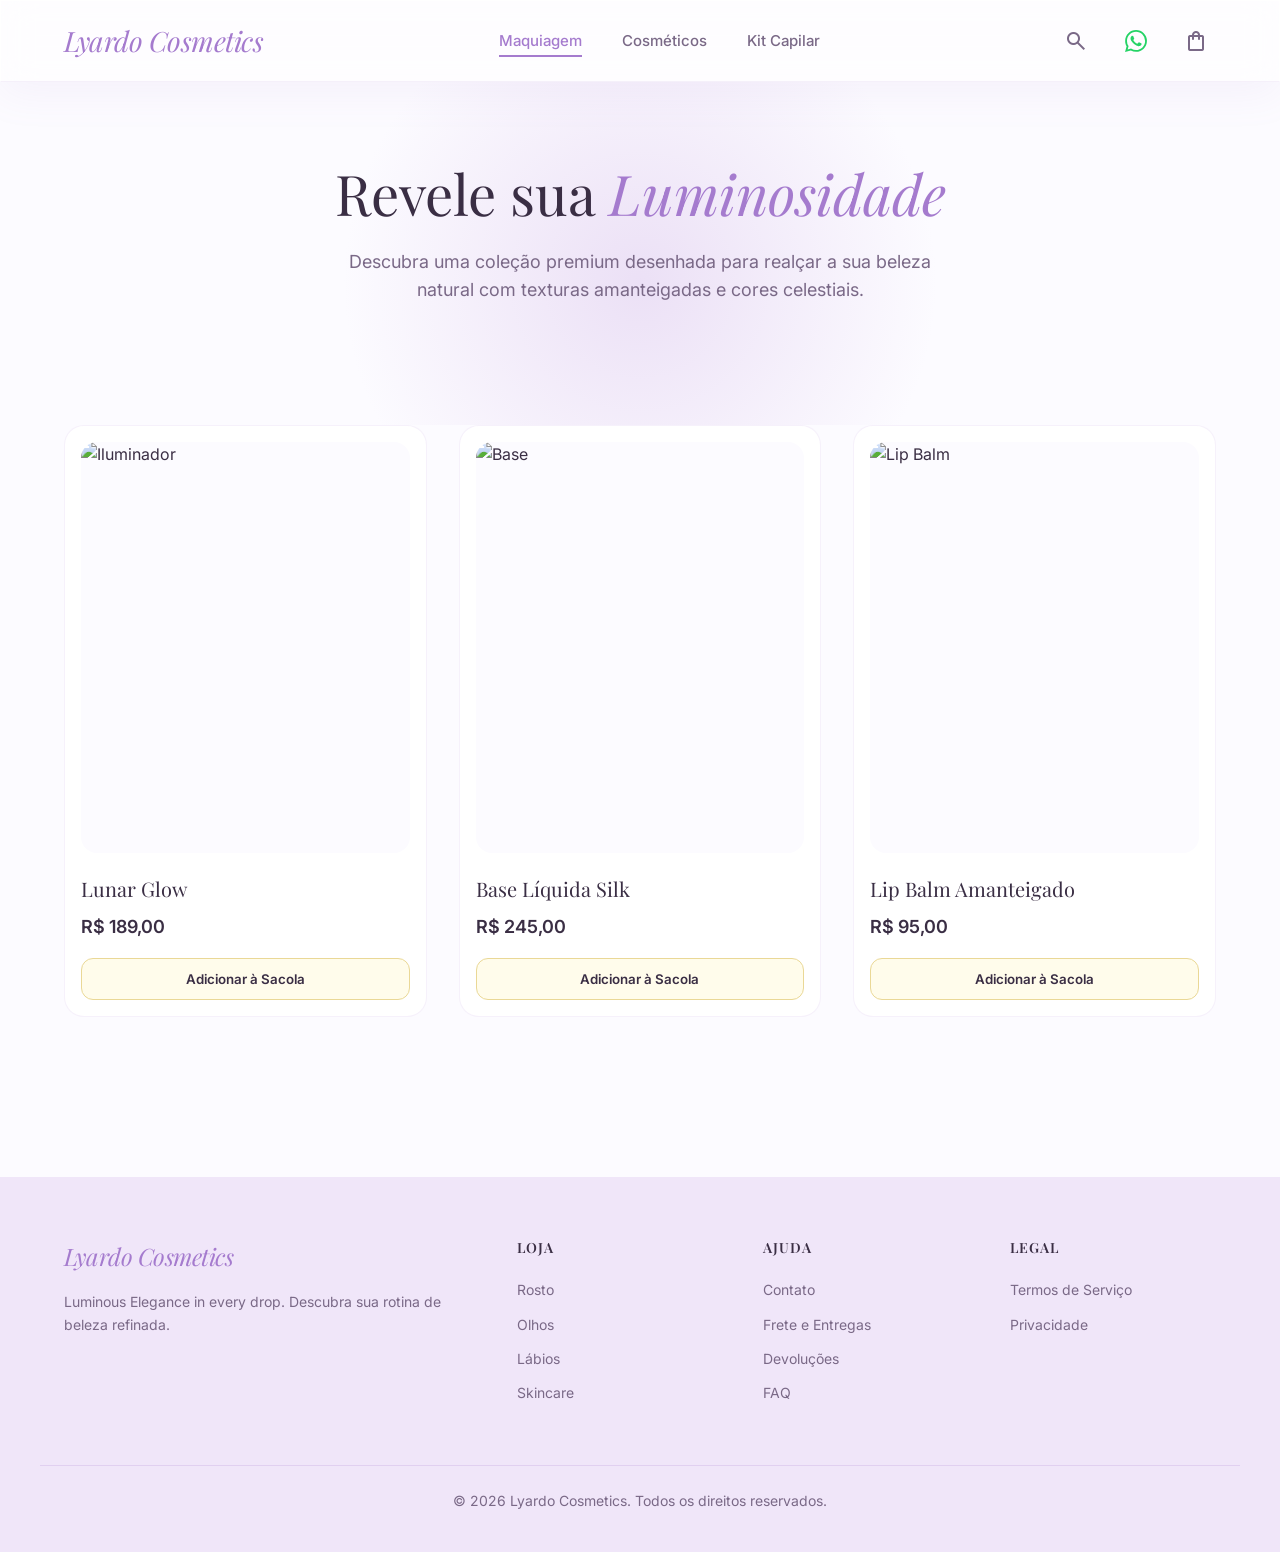
==== index.html @ eb47b5e4 "Add files via upload" ====
<!DOCTYPE html>
<html lang="pt-BR">
<head>
    <meta charset="utf-8">
    <meta name="viewport" content="width=device-width, initial-scale=1.0">
    <title>Lyardo Cosmetics - Luminous Beauty</title>
    
    <!-- Icons -->
    <link href="https://fonts.googleapis.com/css2?family=Material+Symbols+Outlined:wght,FILL@100..700,0..1&display=swap" rel="stylesheet">
    
    <!-- CSS -->
    <link rel="stylesheet" href="assets/css/style.css">
    <link rel="stylesheet" href="assets/css/index.css">
</head>
<body>

    <!-- Header -->
    <header class="header glass">
        <div class="container header-inner">
            <a href="index.html" class="logo">Lyardo Cosmetics</a>
            <nav class="nav-links">
                <a href="index.html" class="nav-link active">Maquiagem</a>
                <a href="cosmeticos.html" class="nav-link">Cosméticos</a>
                <a href="kit-capilar.html" class="nav-link">Kit Capilar</a>
            </nav>
            <div class="header-actions">
                <button class="icon-btn"><span class="material-symbols-outlined">search</span></button>
                <a href="https://wa.me/5500000000000" target="_blank" rel="noopener noreferrer" title="Suporte via WhatsApp" class="icon-btn whatsapp-btn">
                    <svg xmlns="http://www.w3.org/2000/svg" viewBox="0 0 24 24" width="22" height="22" fill="currentColor"><path d="M17.472 14.382c-.297-.149-1.758-.867-2.03-.967-.273-.099-.471-.148-.67.15-.197.297-.767.966-.94 1.164-.173.199-.347.223-.644.075-.297-.15-1.255-.463-2.39-1.475-.883-.788-1.48-1.761-1.653-2.059-.173-.297-.018-.458.13-.606.134-.133.298-.347.446-.52.149-.174.198-.298.298-.497.099-.198.05-.371-.025-.52-.075-.149-.669-1.612-.916-2.207-.242-.579-.487-.5-.669-.51-.173-.008-.371-.01-.57-.01-.198 0-.52.074-.792.372-.272.297-1.04 1.016-1.04 2.479 0 1.462 1.065 2.875 1.213 3.074.149.198 2.096 3.2 5.077 4.487.709.306 1.262.489 1.694.625.712.227 1.36.195 1.871.118.571-.085 1.758-.719 2.006-1.413.248-.694.248-1.289.173-1.413-.074-.124-.272-.198-.57-.347m-5.421 7.403h-.004a9.87 9.87 0 01-5.031-1.378l-.361-.214-3.741.982.998-3.648-.235-.374a9.86 9.86 0 01-1.51-5.26c.001-5.45 4.436-9.884 9.888-9.884 2.64 0 5.122 1.03 6.988 2.898a9.825 9.825 0 012.893 6.994c-.003 5.45-4.437 9.884-9.885 9.884m8.413-18.297A11.815 11.815 0 0012.05 0C5.495 0 .16 5.335.157 11.892c0 2.096.547 4.142 1.588 5.945L.057 24l6.305-1.654a11.882 11.882 0 005.683 1.448h.005c6.554 0 11.89-5.335 11.893-11.893a11.821 11.821 0 00-3.48-8.413z"/></svg>
                </a>
                <a href="cart.html" class="cart-wrapper icon-btn">
                    <span class="material-symbols-outlined">shopping_bag</span>
                    <span class="cart-badge" id="cart-count">0</span>
                </a>
            </div>
        </div>
    </header>

    <main class="container">
        <!-- Hero -->
        <section class="hero">
            <div class="hero-bg-glow"></div>
            <h1 class="hero-title">Revele sua <span>Luminosidade</span></h1>
            <p class="hero-subtitle">Descubra uma coleção premium desenhada para realçar a sua beleza natural com texturas amanteigadas e cores celestiais.</p>
        </section>

        <!-- Layout -->
        <div class="home-layout">
            <!-- Sidebar -->
            <aside class="sidebar">
                <div class="filter-card glass">
                    <h2 class="filter-title">Categorias</h2>
                    <ul class="filter-list">
                        <li>
                            <label class="checkbox-label">
                                <input type="checkbox" checked class="custom-checkbox">
                                <span>Rosto</span>
                            </label>
                        </li>
                        <li>
                            <label class="checkbox-label">
                                <input type="checkbox" class="custom-checkbox">
                                <span>Lábios</span>
                            </label>
                        </li>
                        <li>
                            <label class="checkbox-label">
                                <input type="checkbox" class="custom-checkbox">
                                <span>Corpo</span>
                            </label>
                        </li>
                    </ul>
                </div>
            </aside>

            <!-- Grid -->
            <div class="product-grid">
                

                <!-- Prod 1 -->
                <div class="product-card" data-id="p1" data-name="Lunar Glow Iluminador" data-price="189.00" data-img="https://lh3.googleusercontent.com/aida-public/[base64]">
                    <div class="product-image-wrap">
                        <div class="product-badge"><span class="badge badge-yellow">Bestseller</span></div>
                        <button class="fav-btn"><span class="material-symbols-outlined" style="font-variation-settings: 'FILL' 0;">favorite</span></button>
                        <a href="product.html" style="display:block;width:100%;height:100%;position:absolute;top:0;left:0;z-index:1;">
                            <img src="https://lh3.googleusercontent.com/aida-public/[base64]" alt="Iluminador" style="width:100%;height:100%;object-fit:cover;">
                        </a>
                    </div>
                    <div class="product-info">
                        <span class="product-category">Rosto</span>
                        <a href="product.html" style="text-decoration:none;"><h3 class="product-name serif">Lunar Glow</h3></a>
                        <span class="product-price">R$ 189,00</span>
                        <button class="add-btn add-to-cart-quick">Adicionar à Sacola</button>
                    </div>
                </div>

                <!-- Prod 2 -->
                <div class="product-card" data-id="p2" data-name="Base Líquida Silk" data-price="245.00" data-img="https://lh3.googleusercontent.com/aida-public/[base64]">
                    <div class="product-image-wrap">
                        <button class="fav-btn"><span class="material-symbols-outlined" style="font-variation-settings: 'FILL' 0;">favorite</span></button>
                        <a href="product.html" style="display:block;width:100%;height:100%;position:absolute;top:0;left:0;z-index:1;">
                            <img src="https://lh3.googleusercontent.com/aida-public/[base64]" alt="Base" style="width:100%;height:100%;object-fit:cover;">
                        </a>
                    </div>
                    <div class="product-info">
                        <span class="product-category">Rosto</span>
                        <a href="product.html" style="text-decoration:none;"><h3 class="product-name serif">Base Líquida Silk</h3></a>
                        <span class="product-price">R$ 245,00</span>
                        <button class="add-btn add-to-cart-quick">Adicionar à Sacola</button>
                    </div>
                </div>

                <!-- Prod 3 -->
                <div class="product-card" data-id="p3" data-name="Lip Balm Amanteigado" data-price="95.00" data-img="https://lh3.googleusercontent.com/aida-public/[base64]">
                    <div class="product-image-wrap">
                        <div class="product-badge"><span class="badge badge-pink">Novo</span></div>
                        <button class="fav-btn active"><span class="material-symbols-outlined" style="font-variation-settings: 'FILL' 1; color: var(--c-pink-dark);">favorite</span></button>
                        <a href="product.html" style="display:block;width:100%;height:100%;position:absolute;top:0;left:0;z-index:1;">
                            <img src="https://lh3.googleusercontent.com/aida-public/[base64]" alt="Lip Balm" style="width:100%;height:100%;object-fit:cover;">
                        </a>
                    </div>
                    <div class="product-info">
                        <span class="product-category">Lábios</span>
                        <a href="product.html" style="text-decoration:none;"><h3 class="product-name serif">Lip Balm Amanteigado</h3></a>
                        <span class="product-price">R$ 95,00</span>
                        <button class="add-btn add-to-cart-quick">Adicionar à Sacola</button>
                    </div>
                </div>

            </div>
        </div>
    </main>

    <!-- Footer -->
    <footer class="footer">
        <div class="container footer-grid">
            <div class="footer-brand">
                <h3 class="logo">Lyardo Cosmetics</h3>
                <p>Luminous Elegance in every drop. Descubra sua rotina de beleza refinada.</p>
            </div>
            <div class="footer-col">
                <h4>Loja</h4>
                <div class="footer-links">
                    <a href="#">Rosto</a>
                    <a href="#">Olhos</a>
                    <a href="#">Lábios</a>
                    <a href="#">Skincare</a>
                </div>
            </div>
            <div class="footer-col">
                <h4>Ajuda</h4>
                <div class="footer-links">
                    <a href="#">Contato</a>
                    <a href="#">Frete e Entregas</a>
                    <a href="#">Devoluções</a>
                    <a href="#">FAQ</a>
                </div>
            </div>
            <div class="footer-col">
                <h4>Legal</h4>
                <div class="footer-links">
                    <a href="#">Termos de Serviço</a>
                    <a href="#">Privacidade</a>
                </div>
            </div>
        </div>
        <div class="container footer-bottom">
            &copy; 2026 Lyardo Cosmetics. Todos os direitos reservados.
        </div>
    </footer>

    <!-- Toast Container -->
    <div class="toast-container" id="toast-container"></div>

    <!-- Scripts -->
    <script src="assets/js/cart-store.js"></script>
    <script src="assets/js/script.js"></script>
</body>
</html>
---- assets/css/style.css ----
@import url('https://fonts.googleapis.com/css2?family=Inter:wght@300;400;500;600&family=Playfair+Display:ital,wght@0,400;0,600;1,400;1,600&display=swap');

:root {
    /* Color Palette */
    --c-white: #ffffff;
    --c-bg: #FCFBFF; /* Very slight purple tint for white background */
    --c-text-main: #3A2E44; /* Dark purple/gray for text */
    --c-text-muted: #7A6987;
    
    /* Roxo Pastel (Pastel Purple) */
    --c-purple-light: #F0E6F9;
    --c-purple: #D3B8E8;
    --c-purple-dark: #A57BCE;
    
    /* Amarelo Pastel Amanteigado (Buttery Pastel Yellow) */
    --c-yellow-light: #FFFCEB;
    --c-yellow: #FFF5CC;
    --c-yellow-dark: #EAD896;

    /* Rosa Pastel (Pastel Pink) */
    --c-pink-light: #FFE6EE;
    --c-pink: #FCD2DF;
    --c-pink-dark: #DF9EAE;

    /* Typography */
    --font-sans: 'Inter', sans-serif;
    --font-serif: 'Playfair Display', serif;

    /* Spacing & Sizes */
    --container: 1200px;
    --px: 24px;
    --py: 48px;
    
    /* Shadows */
    --shadow-soft: 0 12px 40px rgba(165, 123, 206, 0.08);
    --shadow-hover: 0 20px 50px rgba(165, 123, 206, 0.15);
}

/* Reset */
*, *::before, *::after {
    box-sizing: border-box;
    margin: 0;
    padding: 0;
}

html {
    overflow-x: hidden;
}

body {
    font-family: var(--font-sans);
    color: var(--c-text-main);
    background-color: var(--c-bg);
    line-height: 1.6;
    -webkit-font-smoothing: antialiased;
    min-height: 100vh;
    display: flex;
    flex-direction: column;
}

::selection {
    background-color: var(--c-purple);
    color: var(--c-white);
}

a {
    text-decoration: none;
    color: inherit;
    transition: all 0.3s ease;
}

button {
    border: none;
    background: none;
    font-family: inherit;
    cursor: pointer;
    outline: none;
}

ul {
    list-style: none;
}

/* Typography Classes */
h1, h2, h3, h4, .serif {
    font-family: var(--font-serif);
    font-weight: 400;
}

/* Layout Utilities */
.container {
    width: 100%;
    max-width: var(--container);
    margin: 0 auto;
    padding: 0 var(--px);
}

/* Glassmorphism */
.glass {
    background: rgba(255, 255, 255, 0.6);
    backdrop-filter: blur(16px);
    -webkit-backdrop-filter: blur(16px);
    border: 1px solid rgba(255, 255, 255, 0.8);
    box-shadow: var(--shadow-soft);
}

/* Header */
.header {
    position: relative;
    border-bottom: 1px solid rgba(211, 184, 232, 0.2);
    pointer-events: auto;
}

.header-inner {
    display: flex;
    justify-content: space-between;
    align-items: center;
    height: 80px;
}

.logo {
    font-family: var(--font-serif);
    font-size: 28px;
    font-style: italic;
    color: var(--c-purple-dark);
    letter-spacing: -0.5px;
}

.nav-links {
    display: flex;
    gap: 40px;
}

.mobile-menu-btn {
    display: none !important;
}

@media (max-width: 768px) {
    .nav-links {
        position: fixed;
        top: 80px; /* Header height */
        left: -100%;
        width: 100%;
        height: calc(100vh - 80px);
        background: var(--c-white);
        flex-direction: column;
        align-items: center;
        justify-content: center;
        gap: 30px;
        transition: left 0.3s ease;
        z-index: 99;
        box-shadow: var(--shadow-soft);
    }
    
    .nav-links.active {
        left: 0;
    }

    .nav-link {
        font-size: 24px;
    }

    .mobile-menu-btn {
        display: inline-flex !important;
    }
}

.nav-link {
    font-size: 15px;
    font-weight: 500;
    color: var(--c-text-muted);
    position: relative;
}

.nav-link:hover, .nav-link.active {
    color: var(--c-purple-dark);
}

.nav-link::after {
    content: '';
    position: absolute;
    bottom: -4px;
    left: 0;
    width: 0;
    height: 2px;
    background-color: var(--c-purple-dark);
    transition: width 0.3s ease;
}

.nav-link.active::after, .nav-link:hover::after {
    width: 100%;
}

.header-actions {
    display: flex;
    align-items: center;
    gap: 20px;
    position: relative;
    z-index: 10;
}

.icon-btn {
    color: var(--c-text-muted);
    transition: transform 0.2s, color 0.3s;
    display: inline-flex;
    align-items: center;
    justify-content: center;
    width: 40px;
    height: 40px;
    border-radius: 50%;
    text-decoration: none;
    cursor: pointer;
    position: relative;
    z-index: 10;
}

.icon-btn:hover {
    color: var(--c-purple-dark);
    background-color: var(--c-purple-light);
    transform: translateY(-2px);
}

.whatsapp-btn {
    color: #25D366;
}

.whatsapp-btn:hover {
    color: #fff !important;
    background-color: #25D366 !important;
    transform: translateY(-2px);
}

.cart-wrapper {
    position: relative;
    display: inline-flex;
    align-items: center;
    justify-content: center;
    text-decoration: none;
    cursor: pointer;
}

.cart-badge {
    position: absolute;
    top: 0;
    right: 0;
    background-color: var(--c-pink-dark);
    color: var(--c-white);
    font-size: 10px;
    font-weight: 600;
    height: 16px;
    width: 16px;
    border-radius: 50%;
    display: flex;
    align-items: center;
    justify-content: center;
    border: 2px solid var(--c-white);
    transform: translate(25%, -25%);
    transition: transform 0.3s cubic-bezier(0.175, 0.885, 0.32, 1.275);
}

.cart-badge.pop {
    transform: translate(25%, -25%) scale(1.3);
}

/* Footer */
.footer {
    background-color: var(--c-purple-light);
    margin-top: 80px;
    padding: 60px 0 40px;
}

.footer-grid {
    display: grid;
    grid-template-columns: 1fr;
    gap: 40px;
}

@media (min-width: 768px) {
    .footer-grid {
        grid-template-columns: 2fr 1fr 1fr 1fr;
    }
}

.footer-brand h3 {
    font-size: 24px;
    font-style: italic;
    color: var(--c-purple-dark);
    margin-bottom: 16px;
}

.footer-brand p {
    color: var(--c-text-muted);
    font-size: 14px;
}

.footer-col h4 {
    font-weight: 600;
    font-size: 14px;
    text-transform: uppercase;
    letter-spacing: 1px;
    margin-bottom: 20px;
    color: var(--c-text-main);
}

.footer-links {
    display: flex;
    flex-direction: column;
    gap: 12px;
}

.footer-links a {
    color: var(--c-text-muted);
    font-size: 14px;
}

.footer-links a:hover {
    color: var(--c-purple-dark);
}

.footer-bottom {
    margin-top: 60px;
    padding-top: 24px;
    border-top: 1px solid rgba(165, 123, 206, 0.2);
    text-align: center;
    font-size: 14px;
    color: var(--c-text-muted);
}

/* Toast Notification */
.toast-container {
    position: fixed;
    bottom: 24px;
    right: 24px;
    display: flex;
    flex-direction: column;
    gap: 12px;
    z-index: 1000;
}

.toast {
    background: var(--c-white);
    border-left: 4px solid var(--c-purple-dark);
    padding: 16px 24px;
    border-radius: 8px;
    box-shadow: 0 10px 30px rgba(0,0,0,0.08);
    display: flex;
    align-items: center;
    gap: 12px;
    transform: translateX(120%);
    opacity: 0;
    transition: all 0.4s cubic-bezier(0.175, 0.885, 0.32, 1.275);
}

.toast.show {
    transform: translateX(0);
    opacity: 1;
}

.toast-icon {
    color: var(--c-purple-dark);
}

.toast-text {
    font-size: 14px;
    font-weight: 500;
    color: var(--c-text-main);
}

/* Main Content Flex */
main {
    flex: 1;
}

/* Shared Badges */
.badge {
    padding: 6px 12px;
    border-radius: 20px;
    font-size: 11px;
    font-weight: 600;
    text-transform: uppercase;
    letter-spacing: 1px;
}

.badge-yellow {
    background-color: var(--c-yellow);
    color: #A38B29;
}

.badge-pink {
    background-color: var(--c-pink);
    color: #A05268;
}

.badge-purple {
    background-color: var(--c-purple);
    color: var(--c-white);
}

/* Primary Button */
.btn-primary {
    background-color: var(--c-purple-dark);
    color: var(--c-white);
    padding: 14px 28px;
    border-radius: 30px;
    font-weight: 500;
    font-size: 15px;
    transition: all 0.3s ease;
    display: inline-flex;
    align-items: center;
    justify-content: center;
    gap: 8px;
    box-shadow: 0 4px 15px rgba(165, 123, 206, 0.3);
}

.btn-primary:hover {
    background-color: var(--c-text-main);
    transform: translateY(-2px);
    box-shadow: 0 8px 25px rgba(165, 123, 206, 0.4);
}

/* Search Modal Overlay */
.search-overlay {
    position: fixed;
    top: 0; left: 0; width: 100%; height: 100%;
    background: rgba(255, 255, 255, 0.9);
    backdrop-filter: blur(10px);
    -webkit-backdrop-filter: blur(10px);
    z-index: 9999;
    display: flex;
    flex-direction: column;
    align-items: center;
    padding-top: 100px;
    opacity: 0;
    pointer-events: none;
    transition: all 0.3s ease;
}

.search-overlay.active {
    opacity: 1;
    pointer-events: auto;
}

.search-close {
    position: absolute;
    top: 30px;
    right: 30px;
    background: none;
    border: none;
    font-size: 32px;
    color: var(--c-purple-dark);
    cursor: pointer;
}

.search-container {
    width: 90%;
    max-width: 600px;
    position: relative;
}

.search-input {
    width: 100%;
    padding: 20px 60px 20px 20px;
    font-size: 24px;
    border: none;
    border-bottom: 2px solid var(--c-purple-light);
    background: transparent;
    color: var(--c-text-main);
    outline: none;
    font-family: var(--font-serif);
}

.search-input:focus {
    border-bottom-color: var(--c-purple-dark);
}

.search-icon-inside {
    position: absolute;
    right: 15px;
    top: 25px;
    color: var(--c-purple-light);
    font-size: 32px;
}

.search-results {
    margin-top: 30px;
    max-height: 60vh;
    overflow-y: auto;
    width: 100%;
    display: flex;
    flex-direction: column;
    gap: 15px;
}

.search-result-item {
    display: flex;
    align-items: center;
    gap: 20px;
    padding: 15px;
    background: var(--c-white);
    border-radius: 12px;
    text-decoration: none;
    color: var(--c-text-main);
    box-shadow: 0 4px 15px rgba(211, 184, 232, 0.1);
    transition: transform 0.2s, box-shadow 0.2s;
    border: 1px solid rgba(211, 184, 232, 0.2);
}

.search-result-item:hover {
    transform: translateY(-3px);
    box-shadow: 0 8px 25px rgba(211, 184, 232, 0.2);
    border-color: var(--c-purple);
}

.search-result-item img {
    width: 60px;
    height: 60px;
    border-radius: 8px;
    object-fit: cover;
}

.search-result-info h4 {
    font-size: 18px;
    margin-bottom: 4px;
    font-family: var(--font-serif);
}

.search-result-info span {
    font-size: 16px;
    font-weight: 600;
    color: var(--c-purple-dark);
}
---- assets/css/index.css ----
/* Home Page Styles */

/* Hero Section */
.hero {
    padding: 80px 0;
    text-align: center;
    position: relative;
    overflow: hidden;
}

.hero-bg-glow {
    position: absolute;
    width: 600px;
    height: 600px;
    background: radial-gradient(circle, rgba(211, 184, 232, 0.4) 0%, rgba(255, 255, 255, 0) 70%);
    top: -100px;
    left: 50%;
    transform: translateX(-50%);
    z-index: -1;
    border-radius: 50%;
}

.hero-title {
    font-size: 56px;
    color: var(--c-text-main);
    margin-bottom: 24px;
    line-height: 1.1;
}

.hero-title span {
    color: var(--c-purple-dark);
    font-style: italic;
}

.hero-subtitle {
    font-size: 18px;
    color: var(--c-text-muted);
    max-width: 600px;
    margin: 0 auto 40px;
}

/* Home Layout */
.home-layout {
    display: flex;
    flex-direction: column;
    gap: 40px;
    margin-bottom: 80px;
}

@media (min-width: 992px) {
    .home-layout {
        flex-direction: row;
        align-items: flex-start;
    }
}

/* Sidebar Filter */
.sidebar {
    width: 100%;
}

@media (min-width: 992px) {
    .sidebar {
        width: 250px;
        position: sticky;
        top: 100px;
    }
}

.filter-card {
    padding: 30px;
    border-radius: 20px;
}

.filter-title {
    font-size: 20px;
    margin-bottom: 24px;
    color: var(--c-purple-dark);
    border-bottom: 1px solid rgba(165, 123, 206, 0.2);
    padding-bottom: 12px;
}

.filter-list {
    display: flex;
    flex-direction: column;
    gap: 16px;
}

.checkbox-label {
    display: flex;
    align-items: center;
    gap: 12px;
    cursor: pointer;
    font-size: 15px;
    color: var(--c-text-muted);
    transition: color 0.3s;
}

.checkbox-label:hover {
    color: var(--c-text-main);
}

.custom-checkbox {
    appearance: none;
    width: 20px;
    height: 20px;
    border: 2px solid var(--c-purple);
    border-radius: 6px;
    display: flex;
    align-items: center;
    justify-content: center;
    transition: all 0.2s;
    cursor: pointer;
}

.custom-checkbox:checked {
    background-color: var(--c-purple-dark);
    border-color: var(--c-purple-dark);
}

.custom-checkbox:checked::after {
    content: "✓";
    color: white;
    font-size: 14px;
    font-weight: bold;
}

/* Product Grid */
.product-grid {
    flex: 1;
    display: grid;
    grid-template-columns: repeat(auto-fill, minmax(280px, 1fr));
    gap: 32px;
}

.product-card {
    background: var(--c-white);
    border-radius: 20px;
    padding: 16px;
    transition: all 0.4s cubic-bezier(0.175, 0.885, 0.32, 1.275);
    border: 1px solid rgba(211, 184, 232, 0.2);
    position: relative;
    display: flex;
    flex-direction: column;
}

.product-card:hover {
    transform: translateY(-8px);
    box-shadow: var(--shadow-hover);
    border-color: var(--c-purple);
}

.product-image-wrap {
    position: relative;
    border-radius: 16px;
    overflow: hidden;
    aspect-ratio: 4/5;
    background-color: var(--c-bg);
    margin-bottom: 20px;
}

.product-image-wrap img {
    width: 100%;
    height: 100%;
    object-fit: cover;
    transition: transform 0.6s ease;
    display: block;
}

/* Make anchor inside image wrap fill entire area */
.product-image-wrap > a {
    display: block;
    width: 100%;
    height: 100%;
    position: absolute;
    top: 0;
    left: 0;
}

.product-image-wrap > a img {
    width: 100%;
    height: 100%;
    object-fit: cover;
    transition: transform 0.6s ease;
    display: block;
}

.product-card:hover .product-image-wrap img,
.product-card:hover .product-image-wrap > a img {
    transform: scale(1.05);
}

.product-badge {
    position: absolute;
    top: 12px;
    left: 12px;
    z-index: 2;
}

.fav-btn {
    position: absolute;
    top: 12px;
    right: 12px;
    width: 36px;
    height: 36px;
    background: rgba(255,255,255,0.8);
    backdrop-filter: blur(4px);
    border-radius: 50%;
    display: flex;
    align-items: center;
    justify-content: center;
    color: var(--c-text-muted);
    transition: all 0.3s ease;
    z-index: 2;
}

.fav-btn:hover, .fav-btn.active {
    color: var(--c-pink-dark);
    background: var(--c-white);
}

.product-info {
    display: flex;
    flex-direction: column;
    flex: 1;
}

.product-category,
.kit-tag,
.kit-desc,
.kit-items,
.product-badge,
.badge,
.fav-btn,
.sidebar {
    display: none !important;
}

.product-name {
    font-size: 20px;
    color: var(--c-text-main);
    margin-bottom: 8px;
    transition: color 0.3s;
}

.product-card:hover .product-name {
    color: var(--c-purple-dark);
}

.product-price {
    font-size: 18px;
    font-weight: 600;
    color: var(--c-text-main);
    margin-top: auto;
    margin-bottom: 16px;
}

.add-btn {
    width: 100%;
    background-color: var(--c-yellow-light);
    color: var(--c-text-main);
    border: 1px solid var(--c-yellow-dark);
    padding: 12px;
    border-radius: 12px;
    font-weight: 600;
    transition: all 0.3s ease;
}

.product-card:hover .add-btn {
    background-color: var(--c-purple-dark);
    color: var(--c-white);
    border-color: var(--c-purple-dark);
}
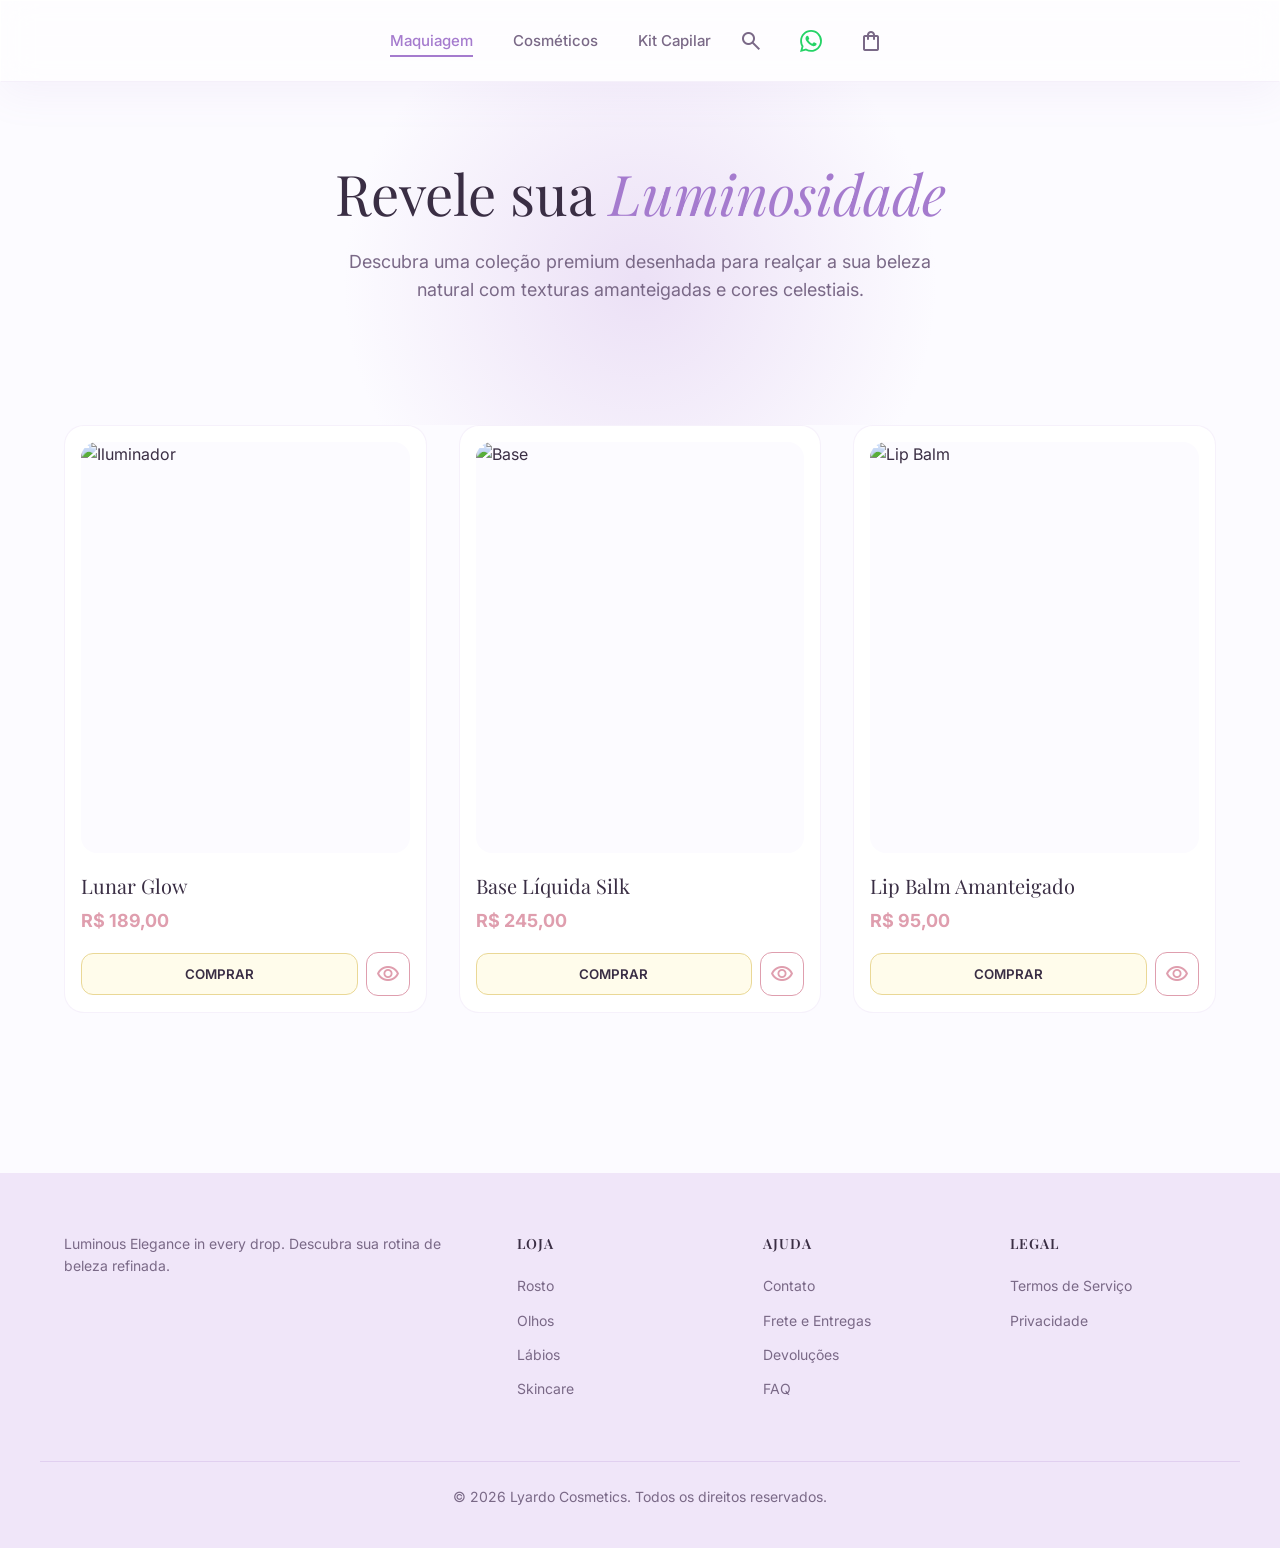
==== commit 420bbd44: "Add files via upload" ====
--- a/index.html
+++ b/index.html
@@ -17,7 +17,6 @@
     <!-- Header -->
     <header class="header glass">
         <div class="container header-inner">
-            <a href="index.html" class="logo">Lyardo Cosmetics</a>
             <nav class="nav-links">
                 <a href="index.html" class="nav-link active">Maquiagem</a>
                 <a href="cosmeticos.html" class="nav-link">Cosméticos</a>
@@ -25,7 +24,7 @@
             </nav>
             <div class="header-actions">
                 <button class="icon-btn"><span class="material-symbols-outlined">search</span></button>
-                <a href="https://wa.me/5500000000000" target="_blank" rel="noopener noreferrer" title="Suporte via WhatsApp" class="icon-btn whatsapp-btn">
+                <a href="https://wa.me/5545988127886" target="_blank" rel="noopener noreferrer" title="Suporte via WhatsApp" class="icon-btn whatsapp-btn">
                     <svg xmlns="http://www.w3.org/2000/svg" viewBox="0 0 24 24" width="22" height="22" fill="currentColor"><path d="M17.472 14.382c-.297-.149-1.758-.867-2.03-.967-.273-.099-.471-.148-.67.15-.197.297-.767.966-.94 1.164-.173.199-.347.223-.644.075-.297-.15-1.255-.463-2.39-1.475-.883-.788-1.48-1.761-1.653-2.059-.173-.297-.018-.458.13-.606.134-.133.298-.347.446-.52.149-.174.198-.298.298-.497.099-.198.05-.371-.025-.52-.075-.149-.669-1.612-.916-2.207-.242-.579-.487-.5-.669-.51-.173-.008-.371-.01-.57-.01-.198 0-.52.074-.792.372-.272.297-1.04 1.016-1.04 2.479 0 1.462 1.065 2.875 1.213 3.074.149.198 2.096 3.2 5.077 4.487.709.306 1.262.489 1.694.625.712.227 1.36.195 1.871.118.571-.085 1.758-.719 2.006-1.413.248-.694.248-1.289.173-1.413-.074-.124-.272-.198-.57-.347m-5.421 7.403h-.004a9.87 9.87 0 01-5.031-1.378l-.361-.214-3.741.982.998-3.648-.235-.374a9.86 9.86 0 01-1.51-5.26c.001-5.45 4.436-9.884 9.888-9.884 2.64 0 5.122 1.03 6.988 2.898a9.825 9.825 0 012.893 6.994c-.003 5.45-4.437 9.884-9.885 9.884m8.413-18.297A11.815 11.815 0 0012.05 0C5.495 0 .16 5.335.157 11.892c0 2.096.547 4.142 1.588 5.945L.057 24l6.305-1.654a11.882 11.882 0 005.683 1.448h.005c6.554 0 11.89-5.335 11.893-11.893a11.821 11.821 0 00-3.48-8.413z"/></svg>
                 </a>
                 <a href="cart.html" class="cart-wrapper icon-btn">
@@ -90,7 +89,12 @@
                         <span class="product-category">Rosto</span>
                         <a href="product.html" style="text-decoration:none;"><h3 class="product-name serif">Lunar Glow</h3></a>
                         <span class="product-price">R$ 189,00</span>
-                        <button class="add-btn add-to-cart-quick">Adicionar à Sacola</button>
+                        <div class="product-actions">
+                            <button class="add-btn add-to-cart-quick">COMPRAR</button>
+                            <a href="product.html" class="view-btn" title="Visualizar Produto">
+                                <span class="material-symbols-outlined">visibility</span>
+                            </a>
+                        </div>
                     </div>
                 </div>
 
@@ -106,7 +110,12 @@
                         <span class="product-category">Rosto</span>
                         <a href="product.html" style="text-decoration:none;"><h3 class="product-name serif">Base Líquida Silk</h3></a>
                         <span class="product-price">R$ 245,00</span>
-                        <button class="add-btn add-to-cart-quick">Adicionar à Sacola</button>
+                        <div class="product-actions">
+                            <button class="add-btn add-to-cart-quick">COMPRAR</button>
+                            <a href="product.html" class="view-btn" title="Visualizar Produto">
+                                <span class="material-symbols-outlined">visibility</span>
+                            </a>
+                        </div>
                     </div>
                 </div>
 
@@ -123,7 +132,12 @@
                         <span class="product-category">Lábios</span>
                         <a href="product.html" style="text-decoration:none;"><h3 class="product-name serif">Lip Balm Amanteigado</h3></a>
                         <span class="product-price">R$ 95,00</span>
-                        <button class="add-btn add-to-cart-quick">Adicionar à Sacola</button>
+                        <div class="product-actions">
+                            <button class="add-btn add-to-cart-quick">COMPRAR</button>
+                            <a href="product.html" class="view-btn" title="Visualizar Produto">
+                                <span class="material-symbols-outlined">visibility</span>
+                            </a>
+                        </div>
                     </div>
                 </div>
 
--- a/assets/css/style.css
+++ b/assets/css/style.css
@@ -109,13 +109,15 @@
     position: relative;
     border-bottom: 1px solid rgba(211, 184, 232, 0.2);
     pointer-events: auto;
+    z-index: 1000;
 }
 
 .header-inner {
     display: flex;
-    justify-content: space-between;
+    justify-content: center;
     align-items: center;
     height: 80px;
+    gap: 20px;
 }
 
 .logo {
@@ -124,6 +126,7 @@
     font-style: italic;
     color: var(--c-purple-dark);
     letter-spacing: -0.5px;
+    display: none;
 }
 
 .nav-links {
@@ -163,6 +166,9 @@
     .mobile-menu-btn {
         display: inline-flex !important;
     }
+    .logo {
+        display: none;
+    }
 }
 
 .nav-link {
@@ -262,6 +268,16 @@
     transform: translate(25%, -25%) scale(1.3);
 }
 
+@keyframes cartBump {
+    0% { transform: scale(1); }
+    50% { transform: scale(1.2) translateY(-4px); }
+    100% { transform: scale(1) translateY(0); }
+}
+
+.cart-wrapper.bump {
+    animation: cartBump 0.4s cubic-bezier(0.175, 0.885, 0.32, 1.275);
+}
+
 /* Footer */
 .footer {
     background-color: var(--c-purple-light);
--- a/assets/css/index.css
+++ b/assets/css/index.css
@@ -129,8 +129,15 @@
 .product-grid {
     flex: 1;
     display: grid;
-    grid-template-columns: repeat(auto-fill, minmax(280px, 1fr));
-    gap: 32px;
+    grid-template-columns: repeat(2, 1fr);
+    gap: 16px;
+}
+
+@media (min-width: 640px) {
+    .product-grid {
+        grid-template-columns: repeat(auto-fill, minmax(280px, 1fr));
+        gap: 32px;
+    }
 }
 
 .product-card {
@@ -237,10 +244,11 @@
 }
 
 .product-name {
-    font-size: 20px;
+    font-size: 14px;
     color: var(--c-text-main);
     margin-bottom: 8px;
     transition: color 0.3s;
+    line-height: 1.3;
 }
 
 .product-card:hover .product-name {
@@ -248,11 +256,20 @@
 }
 
 .product-price {
-    font-size: 18px;
-    font-weight: 600;
-    color: var(--c-text-main);
+    font-size: 16px;
+    font-weight: 700;
+    color: var(--c-pink-dark);
     margin-top: auto;
     margin-bottom: 16px;
+}
+
+@media (min-width: 640px) {
+    .product-name {
+        font-size: 20px;
+    }
+    .product-price {
+        font-size: 18px;
+    }
 }
 
 .add-btn {
@@ -267,7 +284,35 @@
 }
 
 .product-card:hover .add-btn {
-    background-color: var(--c-purple-dark);
+    background-color: var(--c-pink-dark);
     color: var(--c-white);
-    border-color: var(--c-purple-dark);
-}
+    border-color: var(--c-pink-dark);
+}
+
+.product-actions {
+    display: flex;
+    gap: 8px;
+    align-items: center;
+}
+
+.product-actions .add-btn {
+    flex: 1;
+}
+
+.view-btn {
+    width: 44px;
+    height: 44px;
+    border-radius: 12px;
+    border: 1px solid var(--c-pink-dark);
+    color: var(--c-pink-dark);
+    display: flex;
+    align-items: center;
+    justify-content: center;
+    transition: all 0.3s ease;
+    background: transparent;
+}
+
+.view-btn:hover {
+    background: var(--c-pink-dark);
+    color: var(--c-white);
+}
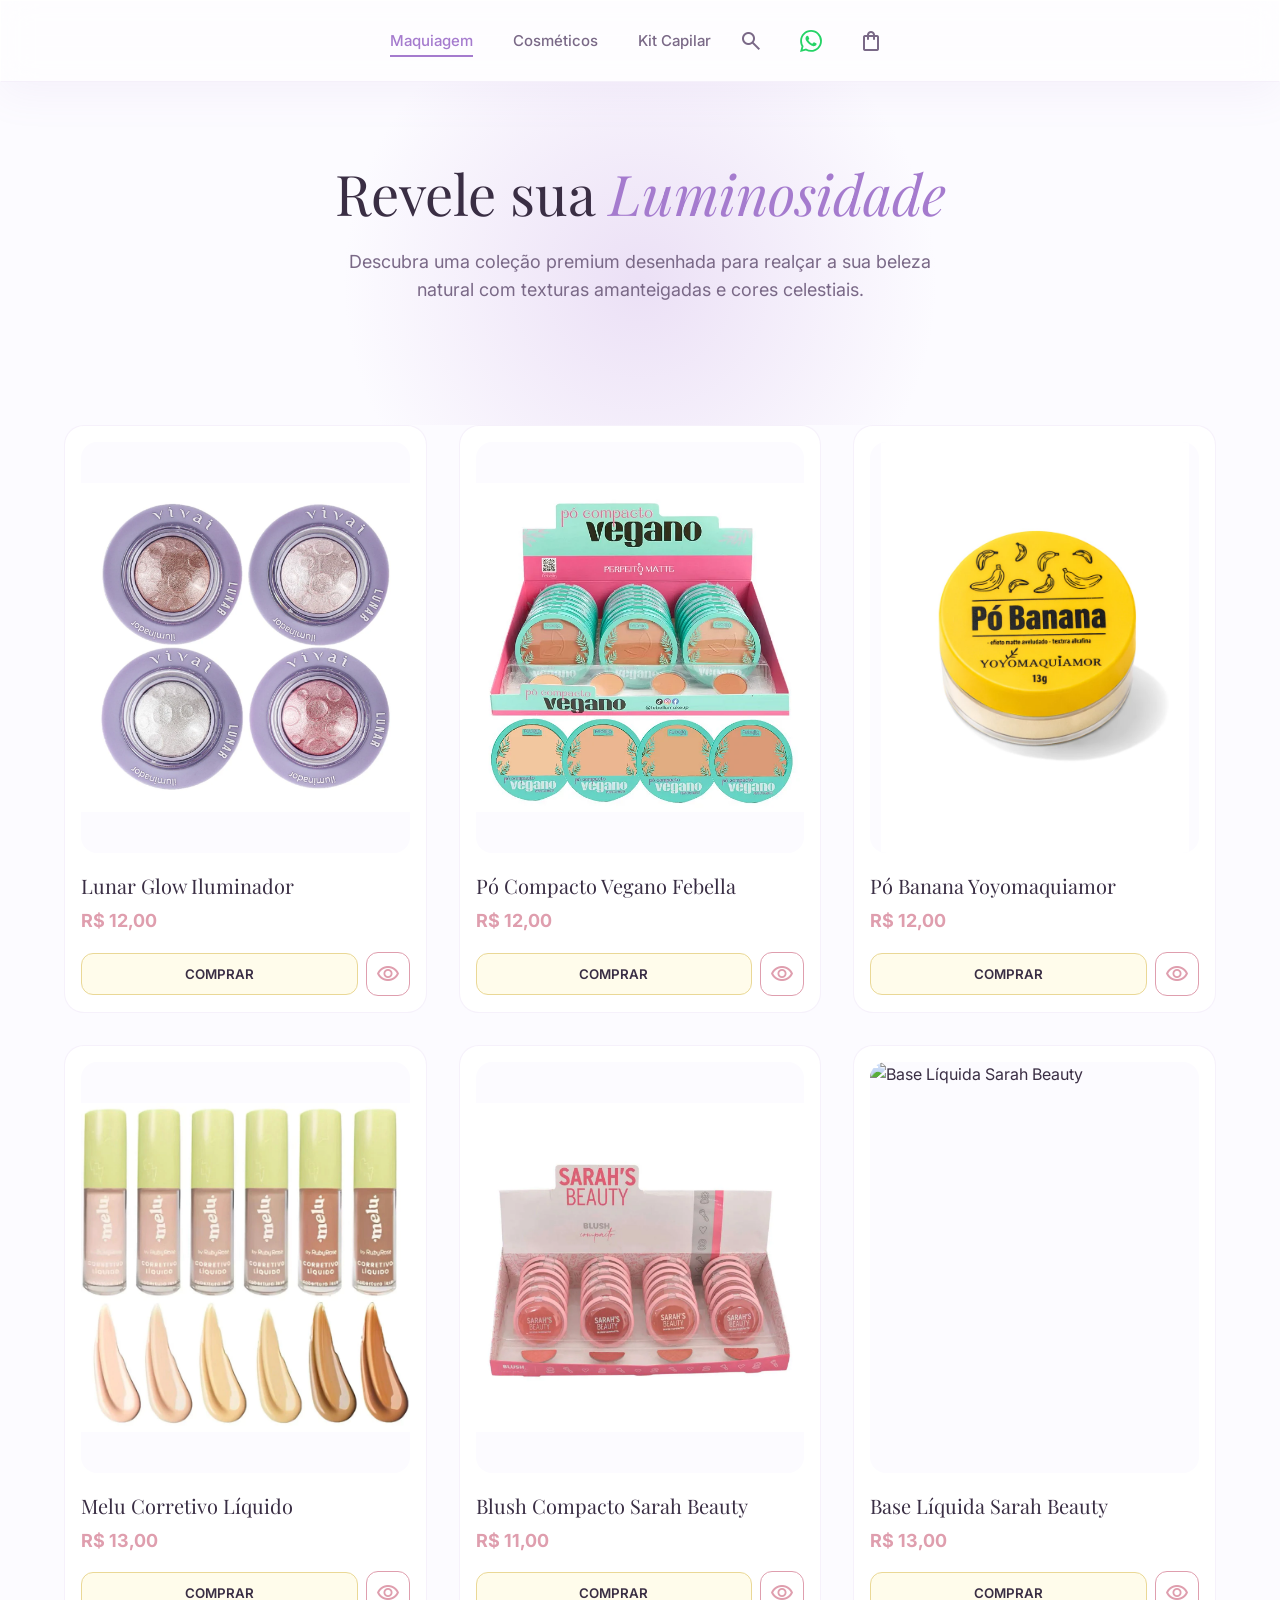
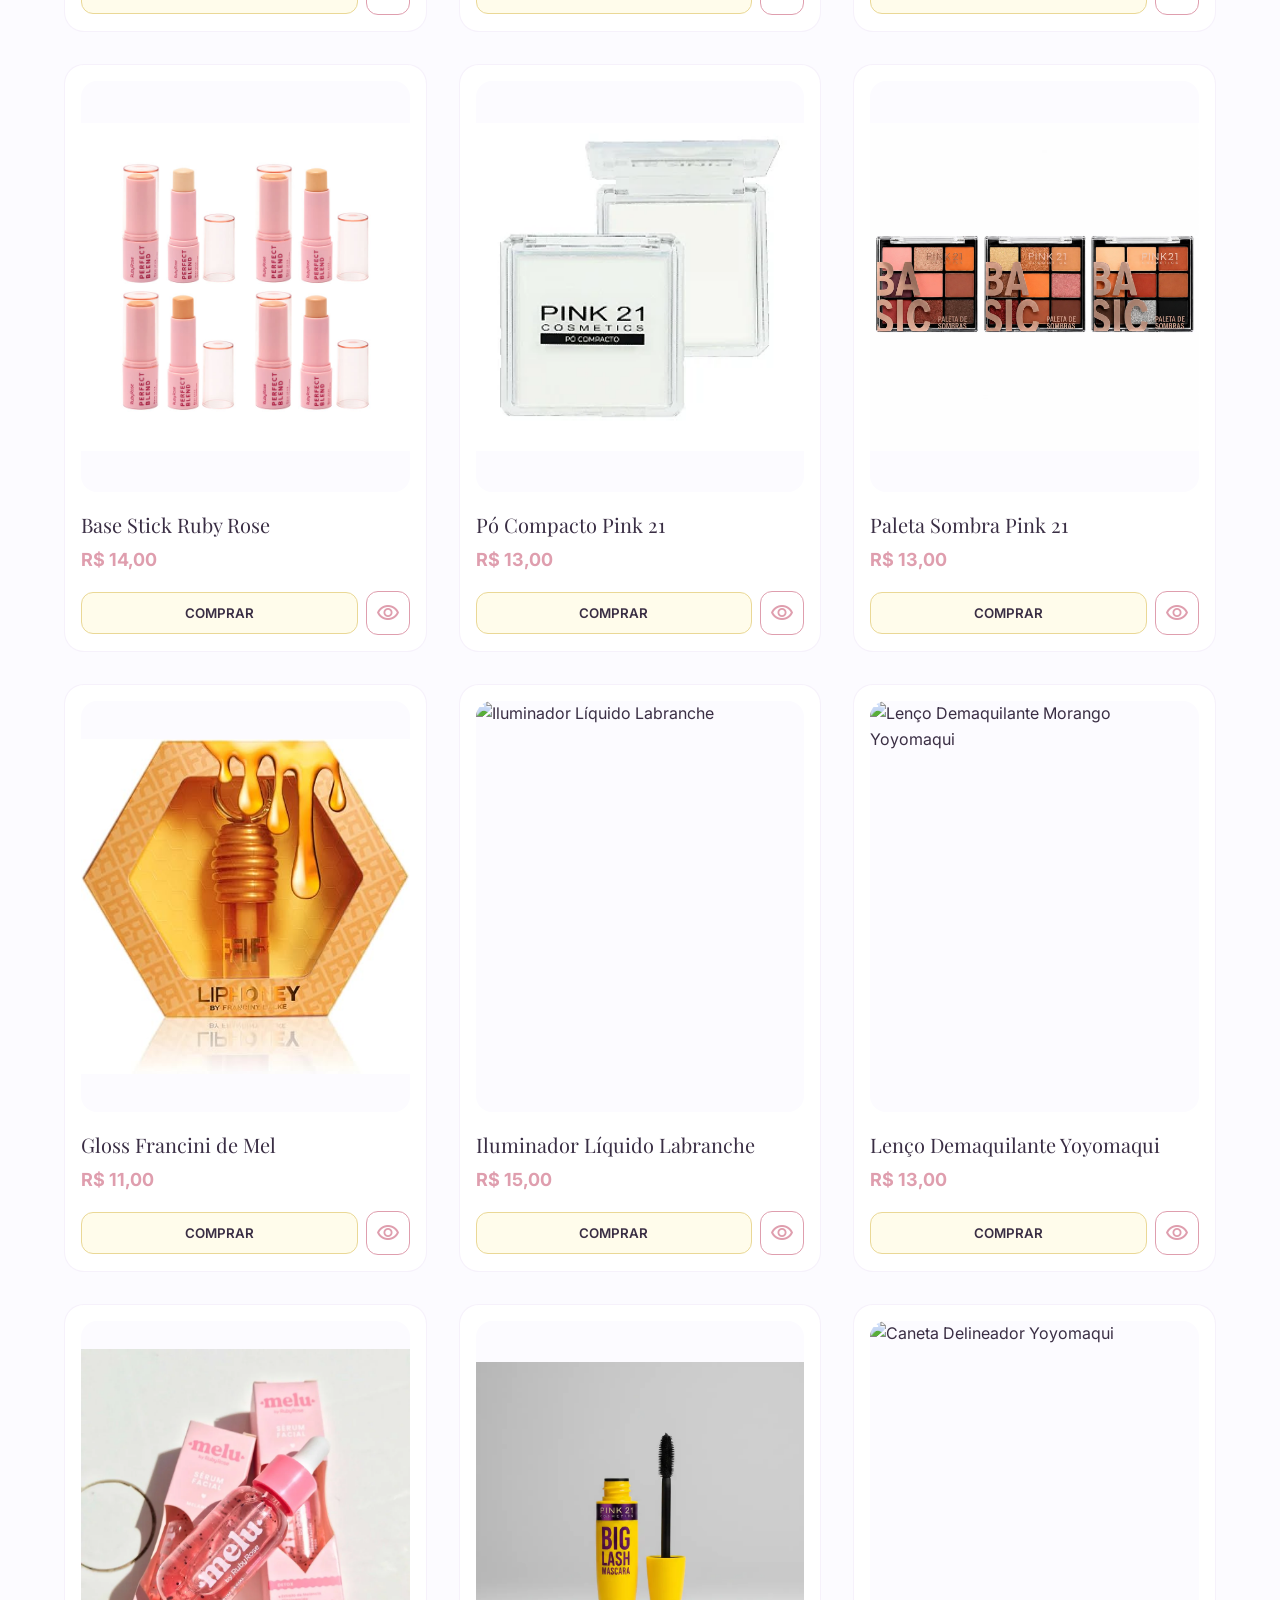
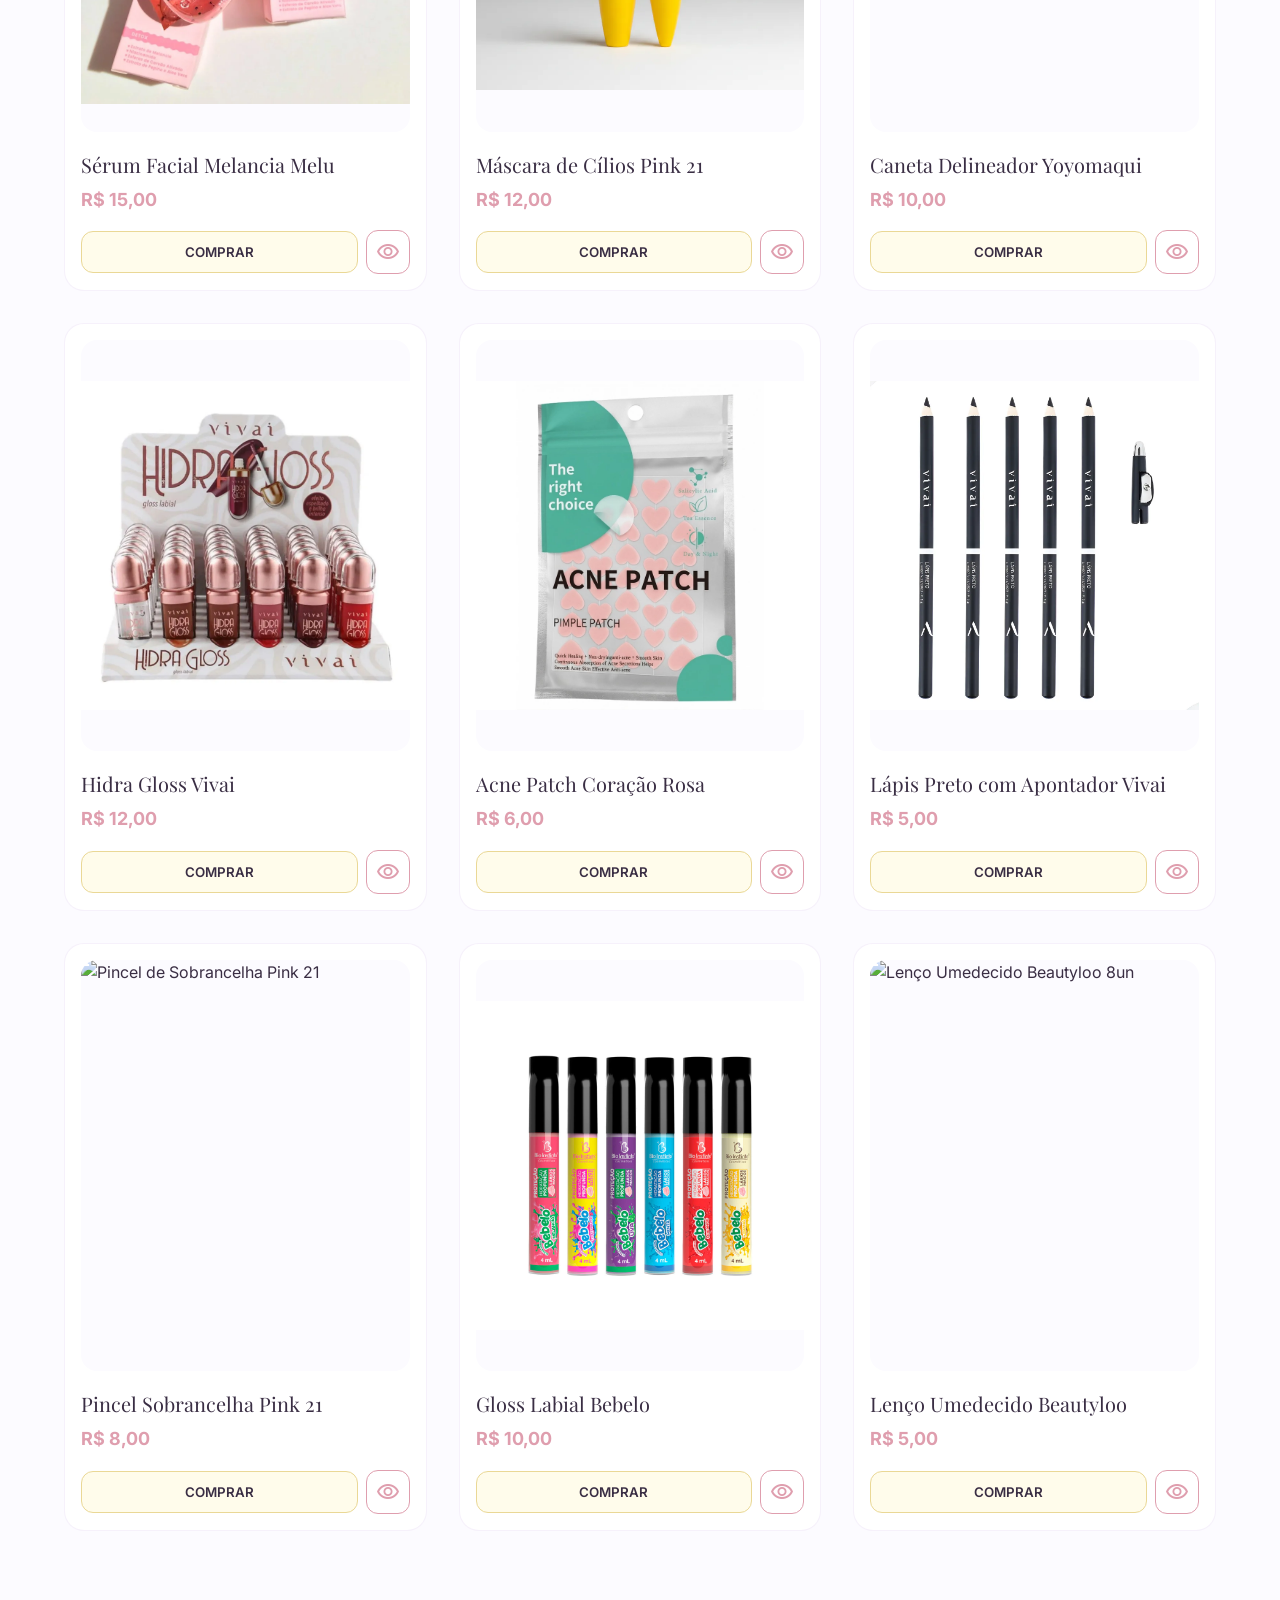
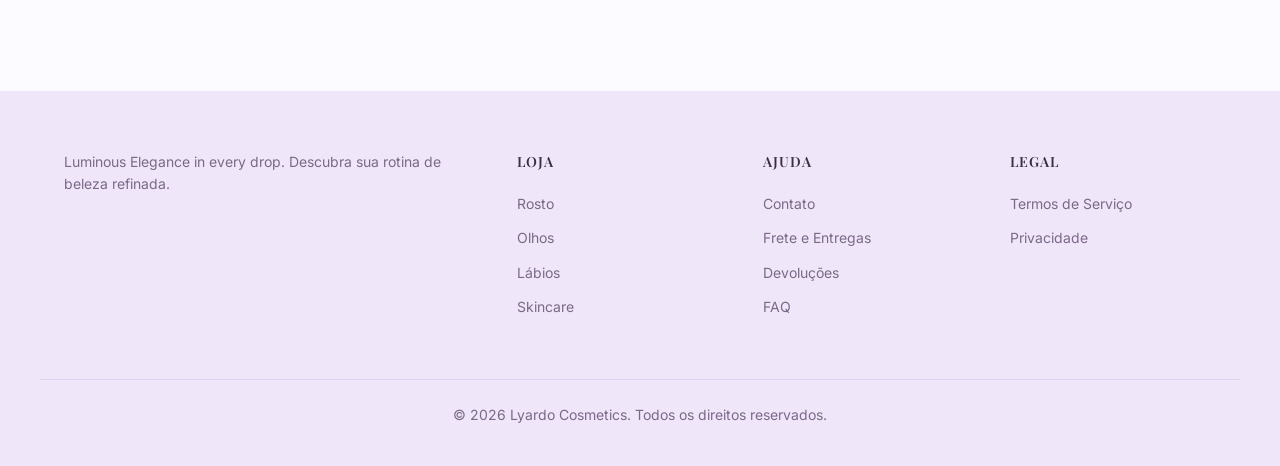
==== commit aab4d1cd: "Add files via upload" ====
--- a/index.html
+++ b/index.html
@@ -1,4 +1,4 @@
-<!DOCTYPE html>
+﻿<!DOCTYPE html>
 <html lang="pt-BR">
 <head>
     <meta charset="utf-8">
@@ -72,71 +72,410 @@
                 </div>
             </aside>
 
-            <!-- Grid -->
+            <!-- Grid Maquiagem (todos os produtos) -->
             <div class="product-grid">
-                
-
-                <!-- Prod 1 -->
-                <div class="product-card" data-id="p1" data-name="Lunar Glow Iluminador" data-price="189.00" data-img="https://lh3.googleusercontent.com/aida-public/[base64]">
+
+                <!-- 1 - Lunar Glow Iluminador -->
+                <div class="product-card" data-id="p1" data-name="Lunar Glow Iluminador" data-price="12" data-img="assets/images/lunarglow capa.webp" data-variants="Cor 1,Cor 2,Cor 3,Cor 4">
                     <div class="product-image-wrap">
                         <div class="product-badge"><span class="badge badge-yellow">Bestseller</span></div>
                         <button class="fav-btn"><span class="material-symbols-outlined" style="font-variation-settings: 'FILL' 0;">favorite</span></button>
-                        <a href="product.html" style="display:block;width:100%;height:100%;position:absolute;top:0;left:0;z-index:1;">
-                            <img src="https://lh3.googleusercontent.com/aida-public/[base64]" alt="Iluminador" style="width:100%;height:100%;object-fit:cover;">
+                        <a href="product.html?id=p1" style="display:block;width:100%;height:100%;position:absolute;top:0;left:0;z-index:1;">
+                            <img src="assets/images/lunarglow capa.webp" alt="Lunar Glow Iluminador" style="width:100%;height:100%;object-fit:contain;">
                         </a>
                     </div>
                     <div class="product-info">
                         <span class="product-category">Rosto</span>
-                        <a href="product.html" style="text-decoration:none;"><h3 class="product-name serif">Lunar Glow</h3></a>
-                        <span class="product-price">R$ 189,00</span>
-                        <div class="product-actions">
-                            <button class="add-btn add-to-cart-quick">COMPRAR</button>
-                            <a href="product.html" class="view-btn" title="Visualizar Produto">
-                                <span class="material-symbols-outlined">visibility</span>
-                            </a>
-                        </div>
-                    </div>
-                </div>
-
-                <!-- Prod 2 -->
-                <div class="product-card" data-id="p2" data-name="Base Líquida Silk" data-price="245.00" data-img="https://lh3.googleusercontent.com/aida-public/[base64]">
-                    <div class="product-image-wrap">
-                        <button class="fav-btn"><span class="material-symbols-outlined" style="font-variation-settings: 'FILL' 0;">favorite</span></button>
-                        <a href="product.html" style="display:block;width:100%;height:100%;position:absolute;top:0;left:0;z-index:1;">
-                            <img src="https://lh3.googleusercontent.com/aida-public/[base64]" alt="Base" style="width:100%;height:100%;object-fit:cover;">
+                        <a href="product.html?id=p1" style="text-decoration:none;"><h3 class="product-name serif">Lunar Glow Iluminador</h3></a>
+                        <span class="product-price">R$ 12,00</span>
+                        <div class="product-actions">
+                            <button class="add-btn add-to-cart-quick">COMPRAR</button>
+                            <a href="product.html?id=p1" class="view-btn" title="Visualizar Produto"><span class="material-symbols-outlined">visibility</span></a>
+                        </div>
+                    </div>
+                </div>
+
+                <!-- 2 - Pó Compacto Vegano Febella -->
+                <div class="product-card" data-id="p2" data-name="Pó Compacto Vegano Febella" data-price="12" data-img="assets/images/pocompactovegano capa.webp">
+                    <div class="product-image-wrap">
+                        <button class="fav-btn"><span class="material-symbols-outlined" style="font-variation-settings: 'FILL' 0;">favorite</span></button>
+                        <a href="product.html?id=p2" style="display:block;width:100%;height:100%;position:absolute;top:0;left:0;z-index:1;">
+                            <img src="assets/images/pocompactovegano capa.webp" alt="Pó Compacto Vegano Febella" style="width:100%;height:100%;object-fit:contain;">
                         </a>
                     </div>
                     <div class="product-info">
                         <span class="product-category">Rosto</span>
-                        <a href="product.html" style="text-decoration:none;"><h3 class="product-name serif">Base Líquida Silk</h3></a>
-                        <span class="product-price">R$ 245,00</span>
-                        <div class="product-actions">
-                            <button class="add-btn add-to-cart-quick">COMPRAR</button>
-                            <a href="product.html" class="view-btn" title="Visualizar Produto">
-                                <span class="material-symbols-outlined">visibility</span>
-                            </a>
-                        </div>
-                    </div>
-                </div>
-
-                <!-- Prod 3 -->
-                <div class="product-card" data-id="p3" data-name="Lip Balm Amanteigado" data-price="95.00" data-img="https://lh3.googleusercontent.com/aida-public/[base64]">
+                        <a href="product.html?id=p2" style="text-decoration:none;"><h3 class="product-name serif">Pó Compacto Vegano Febella</h3></a>
+                        <span class="product-price">R$ 12,00</span>
+                        <div class="product-actions">
+                            <button class="add-btn add-to-cart-quick">COMPRAR</button>
+                            <a href="product.html?id=p2" class="view-btn" title="Visualizar Produto"><span class="material-symbols-outlined">visibility</span></a>
+                        </div>
+                    </div>
+                </div>
+
+                <!-- 3 - Pó Banana Yoyomaquiamor -->
+                <div class="product-card" data-id="p3" data-name="Pó Banana Yoyomaquiamor" data-price="12" data-img="assets/images/pobanana.webp">
                     <div class="product-image-wrap">
                         <div class="product-badge"><span class="badge badge-pink">Novo</span></div>
-                        <button class="fav-btn active"><span class="material-symbols-outlined" style="font-variation-settings: 'FILL' 1; color: var(--c-pink-dark);">favorite</span></button>
-                        <a href="product.html" style="display:block;width:100%;height:100%;position:absolute;top:0;left:0;z-index:1;">
-                            <img src="https://lh3.googleusercontent.com/aida-public/[base64]" alt="Lip Balm" style="width:100%;height:100%;object-fit:cover;">
+                        <button class="fav-btn"><span class="material-symbols-outlined" style="font-variation-settings: 'FILL' 0;">favorite</span></button>
+                        <a href="product.html?id=p3" style="display:block;width:100%;height:100%;position:absolute;top:0;left:0;z-index:1;">
+                            <img src="assets/images/pobanana.webp" alt="Pó Banana Yoyomaquiamor" style="width:100%;height:100%;object-fit:contain;">
+                        </a>
+                    </div>
+                    <div class="product-info">
+                        <span class="product-category">Pó</span>
+                        <a href="product.html?id=p3" style="text-decoration:none;"><h3 class="product-name serif">Pó Banana Yoyomaquiamor</h3></a>
+                        <span class="product-price">R$ 12,00</span>
+                        <div class="product-actions">
+                            <button class="add-btn add-to-cart-quick">COMPRAR</button>
+                            <a href="product.html?id=p3" class="view-btn" title="Visualizar Produto"><span class="material-symbols-outlined">visibility</span></a>
+                        </div>
+                    </div>
+                </div>
+
+                <!-- 4 - Melu Corretivo Líquido -->
+                <div class="product-card" data-id="p4" data-name="Melu Corretivo Líquido" data-price="13" data-img="assets/images/melucoretivo.webp">
+                    <div class="product-image-wrap">
+                        <button class="fav-btn"><span class="material-symbols-outlined" style="font-variation-settings: 'FILL' 0;">favorite</span></button>
+                        <a href="product.html?id=p4" style="display:block;width:100%;height:100%;position:absolute;top:0;left:0;z-index:1;">
+                            <img src="assets/images/melucoretivo.webp" alt="Melu Corretivo Líquido" style="width:100%;height:100%;object-fit:contain;">
+                        </a>
+                    </div>
+                    <div class="product-info">
+                        <span class="product-category">Corretivo</span>
+                        <a href="product.html?id=p4" style="text-decoration:none;"><h3 class="product-name serif">Melu Corretivo Líquido</h3></a>
+                        <span class="product-price">R$ 13,00</span>
+                        <div class="product-actions">
+                            <button class="add-btn add-to-cart-quick">COMPRAR</button>
+                            <a href="product.html?id=p4" class="view-btn" title="Visualizar Produto"><span class="material-symbols-outlined">visibility</span></a>
+                        </div>
+                    </div>
+                </div>
+
+                <!-- 5 - Blush Compacto Sarah Beauty -->
+                <div class="product-card" data-id="p5" data-name="Blush Compacto Sarah Beauty" data-price="11" data-img="assets/images/blussarahbeauty capa.webp">
+                    <div class="product-image-wrap">
+                        <button class="fav-btn"><span class="material-symbols-outlined" style="font-variation-settings: 'FILL' 0;">favorite</span></button>
+                        <a href="product.html?id=p5" style="display:block;width:100%;height:100%;position:absolute;top:0;left:0;z-index:1;">
+                            <img src="assets/images/blussarahbeauty capa.webp" alt="Blush Compacto Sarah Beauty" style="width:100%;height:100%;object-fit:contain;">
+                        </a>
+                    </div>
+                    <div class="product-info">
+                        <span class="product-category">Bochechas</span>
+                        <a href="product.html?id=p5" style="text-decoration:none;"><h3 class="product-name serif">Blush Compacto Sarah Beauty</h3></a>
+                        <span class="product-price">R$ 11,00</span>
+                        <div class="product-actions">
+                            <button class="add-btn add-to-cart-quick">COMPRAR</button>
+                            <a href="product.html?id=p5" class="view-btn" title="Visualizar Produto"><span class="material-symbols-outlined">visibility</span></a>
+                        </div>
+                    </div>
+                </div>
+
+                <!-- 6 - Base Líquida Sarah Beauty -->
+                <div class="product-card" data-id="p6" data-name="Base Líquida Sarah Beauty" data-price="13" data-img="https://placehold.co/400x400/f9e8f5/9c5fb5?text=Base+Sarah">
+                    <div class="product-image-wrap">
+                        <button class="fav-btn"><span class="material-symbols-outlined" style="font-variation-settings: 'FILL' 0;">favorite</span></button>
+                        <a href="product.html?id=p6" style="display:block;width:100%;height:100%;position:absolute;top:0;left:0;z-index:1;">
+                            <img src="https://placehold.co/400x400/f9e8f5/9c5fb5?text=Base+Sarah" alt="Base Líquida Sarah Beauty" style="width:100%;height:100%;object-fit:contain;">
+                        </a>
+                    </div>
+                    <div class="product-info">
+                        <span class="product-category">Rosto</span>
+                        <a href="product.html?id=p6" style="text-decoration:none;"><h3 class="product-name serif">Base Líquida Sarah Beauty</h3></a>
+                        <span class="product-price">R$ 13,00</span>
+                        <div class="product-actions">
+                            <button class="add-btn add-to-cart-quick">COMPRAR</button>
+                            <a href="product.html?id=p6" class="view-btn" title="Visualizar Produto"><span class="material-symbols-outlined">visibility</span></a>
+                        </div>
+                    </div>
+                </div>
+
+                <!-- 7 - Base Stick Ruby Rose -->
+                <div class="product-card" data-id="p7" data-name="Base Stick Ruby Rose" data-price="14" data-img="assets/images/Base Stick Ruby Rose capa.jpg">
+                    <div class="product-image-wrap">
+                        <button class="fav-btn"><span class="material-symbols-outlined" style="font-variation-settings: 'FILL' 0;">favorite</span></button>
+                        <a href="product.html?id=p7" style="display:block;width:100%;height:100%;position:absolute;top:0;left:0;z-index:1;">
+                            <img src="assets/images/Base Stick Ruby Rose capa.jpg" alt="Base Stick Ruby Rose" style="width:100%;height:100%;object-fit:contain;">
+                        </a>
+                    </div>
+                    <div class="product-info">
+                        <span class="product-category">Rosto</span>
+                        <a href="product.html?id=p7" style="text-decoration:none;"><h3 class="product-name serif">Base Stick Ruby Rose</h3></a>
+                        <span class="product-price">R$ 14,00</span>
+                        <div class="product-actions">
+                            <button class="add-btn add-to-cart-quick">COMPRAR</button>
+                            <a href="product.html?id=p7" class="view-btn" title="Visualizar Produto"><span class="material-symbols-outlined">visibility</span></a>
+                        </div>
+                    </div>
+                </div>
+
+                <!-- 8 - Pó Compacto Controle de Brilho Pink 21 -->
+                <div class="product-card" data-id="p8" data-name="Pó Compacto Controle de Brilho Pink 21" data-price="13" data-img="assets/images/Po Compacto Pink 21.webp">
+                    <div class="product-image-wrap">
+                        <button class="fav-btn"><span class="material-symbols-outlined" style="font-variation-settings: 'FILL' 0;">favorite</span></button>
+                        <a href="product.html?id=p8" style="display:block;width:100%;height:100%;position:absolute;top:0;left:0;z-index:1;">
+                            <img src="assets/images/Po Compacto Pink 21.webp" alt="Pó Compacto Controle de Brilho Pink 21" style="width:100%;height:100%;object-fit:contain;">
+                        </a>
+                    </div>
+                    <div class="product-info">
+                        <span class="product-category">Pó</span>
+                        <a href="product.html?id=p8" style="text-decoration:none;"><h3 class="product-name serif">Pó Compacto Pink 21</h3></a>
+                        <span class="product-price">R$ 13,00</span>
+                        <div class="product-actions">
+                            <button class="add-btn add-to-cart-quick">COMPRAR</button>
+                            <a href="product.html?id=p8" class="view-btn" title="Visualizar Produto"><span class="material-symbols-outlined">visibility</span></a>
+                        </div>
+                    </div>
+                </div>
+
+                <!-- 9 - Paleta Sombra Básica Pink 21 -->
+                <div class="product-card" data-id="p9" data-name="Paleta Sombra Básica Pink 21" data-price="13" data-img="assets/images/Paleta Sombra Pink 21 capa.webp">
+                    <div class="product-image-wrap">
+                        <button class="fav-btn"><span class="material-symbols-outlined" style="font-variation-settings: 'FILL' 0;">favorite</span></button>
+                        <a href="product.html?id=p9" style="display:block;width:100%;height:100%;position:absolute;top:0;left:0;z-index:1;">
+                            <img src="assets/images/Paleta Sombra Pink 21 capa.webp" alt="Paleta Sombra Básica Pink 21" style="width:100%;height:100%;object-fit:contain;">
+                        </a>
+                    </div>
+                    <div class="product-info">
+                        <span class="product-category">Olhos</span>
+                        <a href="product.html?id=p9" style="text-decoration:none;"><h3 class="product-name serif">Paleta Sombra Pink 21</h3></a>
+                        <span class="product-price">R$ 13,00</span>
+                        <div class="product-actions">
+                            <button class="add-btn add-to-cart-quick">COMPRAR</button>
+                            <a href="product.html?id=p9" class="view-btn" title="Visualizar Produto"><span class="material-symbols-outlined">visibility</span></a>
+                        </div>
+                    </div>
+                </div>
+
+                <!-- 10 - Gloss Francini de Mel -->
+                <div class="product-card" data-id="p10" data-name="Gloss Francini de Mel" data-price="11" data-img="assets/images/gloss francini.jpg" data-variants="Mel Natural">
+                    <div class="product-image-wrap">
+                        <button class="fav-btn"><span class="material-symbols-outlined" style="font-variation-settings: 'FILL' 0;">favorite</span></button>
+                        <a href="product.html?id=p10" style="display:block;width:100%;height:100%;position:absolute;top:0;left:0;z-index:1;">
+                            <img src="assets/images/gloss francini.jpg" alt="Gloss Francini de Mel" style="width:100%;height:100%;object-fit:contain;">
                         </a>
                     </div>
                     <div class="product-info">
                         <span class="product-category">Lábios</span>
-                        <a href="product.html" style="text-decoration:none;"><h3 class="product-name serif">Lip Balm Amanteigado</h3></a>
-                        <span class="product-price">R$ 95,00</span>
-                        <div class="product-actions">
-                            <button class="add-btn add-to-cart-quick">COMPRAR</button>
-                            <a href="product.html" class="view-btn" title="Visualizar Produto">
-                                <span class="material-symbols-outlined">visibility</span>
-                            </a>
+                        <a href="product.html?id=p10" style="text-decoration:none;"><h3 class="product-name serif">Gloss Francini de Mel</h3></a>
+                        <span class="product-price">R$ 11,00</span>
+                        <div class="product-actions">
+                            <button class="add-btn add-to-cart-quick">COMPRAR</button>
+                            <a href="product.html?id=p10" class="view-btn" title="Visualizar Produto"><span class="material-symbols-outlined">visibility</span></a>
+                        </div>
+                    </div>
+                </div>
+
+                <!-- 11 - Iluminador Líquido Labranche -->
+                <div class="product-card" data-id="p11" data-name="Iluminador Líquido Labranche" data-price="15" data-img="https://placehold.co/400x400/fffde7/f57f17?text=Iluminador+Liq">
+                    <div class="product-image-wrap">
+                        <div class="product-badge"><span class="badge badge-yellow">Destaque</span></div>
+                        <button class="fav-btn"><span class="material-symbols-outlined" style="font-variation-settings: 'FILL' 0;">favorite</span></button>
+                        <a href="product.html?id=p11" style="display:block;width:100%;height:100%;position:absolute;top:0;left:0;z-index:1;">
+                            <img src="https://placehold.co/400x400/fffde7/f57f17?text=Iluminador+Liq" alt="Iluminador Líquido Labranche" style="width:100%;height:100%;object-fit:contain;">
+                        </a>
+                    </div>
+                    <div class="product-info">
+                        <span class="product-category">Rosto</span>
+                        <a href="product.html?id=p11" style="text-decoration:none;"><h3 class="product-name serif">Iluminador Líquido Labranche</h3></a>
+                        <span class="product-price">R$ 15,00</span>
+                        <div class="product-actions">
+                            <button class="add-btn add-to-cart-quick">COMPRAR</button>
+                            <a href="product.html?id=p11" class="view-btn" title="Visualizar Produto"><span class="material-symbols-outlined">visibility</span></a>
+                        </div>
+                    </div>
+                </div>
+
+                <!-- 12 - Lenço Demaquilante Morango Yoyomaqui -->
+                <div class="product-card" data-id="p12" data-name="Lenço Demaquilante Morango Yoyomaqui" data-price="13" data-img="https://placehold.co/400x400/fce8e8/e74c3c?text=Len%C3%A7o+Morango">
+                    <div class="product-image-wrap">
+                        <button class="fav-btn"><span class="material-symbols-outlined" style="font-variation-settings: 'FILL' 0;">favorite</span></button>
+                        <a href="product.html?id=p12" style="display:block;width:100%;height:100%;position:absolute;top:0;left:0;z-index:1;">
+                            <img src="https://placehold.co/400x400/fce8e8/e74c3c?text=Len%C3%A7o+Morango" alt="Lenço Demaquilante Morango Yoyomaqui" style="width:100%;height:100%;object-fit:contain;">
+                        </a>
+                    </div>
+                    <div class="product-info">
+                        <span class="product-category">Demaquilante</span>
+                        <a href="product.html?id=p12" style="text-decoration:none;"><h3 class="product-name serif">Lenço Demaquilante Yoyomaqui</h3></a>
+                        <span class="product-price">R$ 13,00</span>
+                        <div class="product-actions">
+                            <button class="add-btn add-to-cart-quick">COMPRAR</button>
+                            <a href="product.html?id=p12" class="view-btn" title="Visualizar Produto"><span class="material-symbols-outlined">visibility</span></a>
+                        </div>
+                    </div>
+                </div>
+
+                <!-- 13 - Sérum Facial Melancia Melu -->
+                <div class="product-card" data-id="p13" data-name="Sérum Facial Melancia Melu" data-price="15" data-img="assets/images/Serum Facial Melancia Melu.webp">
+                    <div class="product-image-wrap">
+                        <div class="product-badge"><span class="badge badge-pink">Novo</span></div>
+                        <button class="fav-btn"><span class="material-symbols-outlined" style="font-variation-settings: 'FILL' 0;">favorite</span></button>
+                        <a href="product.html?id=p13" style="display:block;width:100%;height:100%;position:absolute;top:0;left:0;z-index:1;">
+                            <img src="assets/images/Serum Facial Melancia Melu.webp" alt="Sérum Facial Melancia Melu" style="width:100%;height:100%;object-fit:contain;">
+                        </a>
+                    </div>
+                    <div class="product-info">
+                        <span class="product-category">Skincare</span>
+                        <a href="product.html?id=p13" style="text-decoration:none;"><h3 class="product-name serif">Sérum Facial Melancia Melu</h3></a>
+                        <span class="product-price">R$ 15,00</span>
+                        <div class="product-actions">
+                            <button class="add-btn add-to-cart-quick">COMPRAR</button>
+                            <a href="product.html?id=p13" class="view-btn" title="Visualizar Produto"><span class="material-symbols-outlined">visibility</span></a>
+                        </div>
+                    </div>
+                </div>
+
+                <!-- 14 - Máscara de Cílios Pink 21 -->
+                <div class="product-card" data-id="p14" data-name="Máscara de Cílios Pink 21" data-price="12" data-img="assets/images/Mascara de Cilios Pink 21.webp">
+                    <div class="product-image-wrap">
+                        <button class="fav-btn"><span class="material-symbols-outlined" style="font-variation-settings: 'FILL' 0;">favorite</span></button>
+                        <a href="product.html?id=p14" style="display:block;width:100%;height:100%;position:absolute;top:0;left:0;z-index:1;">
+                            <img src="assets/images/Mascara de Cilios Pink 21.webp" alt="Máscara de Cílios Pink 21" style="width:100%;height:100%;object-fit:contain;">
+                        </a>
+                    </div>
+                    <div class="product-info">
+                        <span class="product-category">Olhos</span>
+                        <a href="product.html?id=p14" style="text-decoration:none;"><h3 class="product-name serif">Máscara de Cílios Pink 21</h3></a>
+                        <span class="product-price">R$ 12,00</span>
+                        <div class="product-actions">
+                            <button class="add-btn add-to-cart-quick">COMPRAR</button>
+                            <a href="product.html?id=p14" class="view-btn" title="Visualizar Produto"><span class="material-symbols-outlined">visibility</span></a>
+                        </div>
+                    </div>
+                </div>
+
+                <!-- 15 - Caneta Delineador Yoyomaqui -->
+                <div class="product-card" data-id="p15" data-name="Caneta Delineador Yoyomaqui" data-price="10" data-img="https://placehold.co/400x400/263238/eceff1?text=Delineador">
+                    <div class="product-image-wrap">
+                        <button class="fav-btn"><span class="material-symbols-outlined" style="font-variation-settings: 'FILL' 0;">favorite</span></button>
+                        <a href="product.html?id=p15" style="display:block;width:100%;height:100%;position:absolute;top:0;left:0;z-index:1;">
+                            <img src="https://placehold.co/400x400/263238/eceff1?text=Delineador" alt="Caneta Delineador Yoyomaqui" style="width:100%;height:100%;object-fit:contain;">
+                        </a>
+                    </div>
+                    <div class="product-info">
+                        <span class="product-category">Olhos</span>
+                        <a href="product.html?id=p15" style="text-decoration:none;"><h3 class="product-name serif">Caneta Delineador Yoyomaqui</h3></a>
+                        <span class="product-price">R$ 10,00</span>
+                        <div class="product-actions">
+                            <button class="add-btn add-to-cart-quick">COMPRAR</button>
+                            <a href="product.html?id=p15" class="view-btn" title="Visualizar Produto"><span class="material-symbols-outlined">visibility</span></a>
+                        </div>
+                    </div>
+                </div>
+
+                <!-- 16 - Hidra Gloss Vivai -->
+                <div class="product-card" data-id="p16" data-name="Hidra Gloss Vivai" data-price="12" data-img="assets/images/Hidra Gloss Vivai capa.webp">
+                    <div class="product-image-wrap">
+                        <button class="fav-btn"><span class="material-symbols-outlined" style="font-variation-settings: 'FILL' 0;">favorite</span></button>
+                        <a href="product.html?id=p16" style="display:block;width:100%;height:100%;position:absolute;top:0;left:0;z-index:1;">
+                            <img src="assets/images/Hidra Gloss Vivai capa.webp" alt="Hidra Gloss Vivai" style="width:100%;height:100%;object-fit:contain;">
+                        </a>
+                    </div>
+                    <div class="product-info">
+                        <span class="product-category">Lábios</span>
+                        <a href="product.html?id=p16" style="text-decoration:none;"><h3 class="product-name serif">Hidra Gloss Vivai</h3></a>
+                        <span class="product-price">R$ 12,00</span>
+                        <div class="product-actions">
+                            <button class="add-btn add-to-cart-quick">COMPRAR</button>
+                            <a href="product.html?id=p16" class="view-btn" title="Visualizar Produto"><span class="material-symbols-outlined">visibility</span></a>
+                        </div>
+                    </div>
+                </div>
+
+                <!-- 17 - Acne Patch Coração Rosa -->
+                <div class="product-card" data-id="p17" data-name="Acne Patch Coração Rosa" data-price="6" data-img="assets/images/Acne Patch Coracao Rosa.webp">
+                    <div class="product-image-wrap">
+                        <div class="product-badge"><span class="badge badge-pink">Novo</span></div>
+                        <button class="fav-btn"><span class="material-symbols-outlined" style="font-variation-settings: 'FILL' 0;">favorite</span></button>
+                        <a href="product.html?id=p17" style="display:block;width:100%;height:100%;position:absolute;top:0;left:0;z-index:1;">
+                            <img src="assets/images/Acne Patch Coracao Rosa.webp" alt="Acne Patch Coração Rosa" style="width:100%;height:100%;object-fit:contain;">
+                        </a>
+                    </div>
+                    <div class="product-info">
+                        <span class="product-category">Skincare</span>
+                        <a href="product.html?id=p17" style="text-decoration:none;"><h3 class="product-name serif">Acne Patch Coração Rosa</h3></a>
+                        <span class="product-price">R$ 6,00</span>
+                        <div class="product-actions">
+                            <button class="add-btn add-to-cart-quick">COMPRAR</button>
+                            <a href="product.html?id=p17" class="view-btn" title="Visualizar Produto"><span class="material-symbols-outlined">visibility</span></a>
+                        </div>
+                    </div>
+                </div>
+
+                <!-- 18 - Lápis Preto com Apontador Vivai -->
+                <div class="product-card" data-id="p18" data-name="Lápis Preto com Apontador Vivai" data-price="5" data-img="assets/images/Lapis Preto com Apontador Vivai.webp">
+                    <div class="product-image-wrap">
+                        <button class="fav-btn"><span class="material-symbols-outlined" style="font-variation-settings: 'FILL' 0;">favorite</span></button>
+                        <a href="product.html?id=p18" style="display:block;width:100%;height:100%;position:absolute;top:0;left:0;z-index:1;">
+                            <img src="assets/images/Lapis Preto com Apontador Vivai.webp" alt="Lápis Preto com Apontador Vivai" style="width:100%;height:100%;object-fit:contain;">
+                        </a>
+                    </div>
+                    <div class="product-info">
+                        <span class="product-category">Olhos</span>
+                        <a href="product.html?id=p18" style="text-decoration:none;"><h3 class="product-name serif">Lápis Preto com Apontador Vivai</h3></a>
+                        <span class="product-price">R$ 5,00</span>
+                        <div class="product-actions">
+                            <button class="add-btn add-to-cart-quick">COMPRAR</button>
+                            <a href="product.html?id=p18" class="view-btn" title="Visualizar Produto"><span class="material-symbols-outlined">visibility</span></a>
+                        </div>
+                    </div>
+                </div>
+
+                <!-- 19 - Pincel de Sobrancelha Pink 21 -->
+                <div class="product-card" data-id="p19" data-name="Pincel de Sobrancelha Pink 21" data-price="8" data-img="https://placehold.co/400x400/f9e8f5/9c5fb5?text=Pincel+Sobrancelha">
+                    <div class="product-image-wrap">
+                        <button class="fav-btn"><span class="material-symbols-outlined" style="font-variation-settings: 'FILL' 0;">favorite</span></button>
+                        <a href="product.html?id=p19" style="display:block;width:100%;height:100%;position:absolute;top:0;left:0;z-index:1;">
+                            <img src="https://placehold.co/400x400/f9e8f5/9c5fb5?text=Pincel+Sobrancelha" alt="Pincel de Sobrancelha Pink 21" style="width:100%;height:100%;object-fit:contain;">
+                        </a>
+                    </div>
+                    <div class="product-info">
+                        <span class="product-category">Acessórios</span>
+                        <a href="product.html?id=p19" style="text-decoration:none;"><h3 class="product-name serif">Pincel Sobrancelha Pink 21</h3></a>
+                        <span class="product-price">R$ 8,00</span>
+                        <div class="product-actions">
+                            <button class="add-btn add-to-cart-quick">COMPRAR</button>
+                            <a href="product.html?id=p19" class="view-btn" title="Visualizar Produto"><span class="material-symbols-outlined">visibility</span></a>
+                        </div>
+                    </div>
+                </div>
+
+                <!-- 20 - Gloss Labial Bebelo (Variações) -->
+                <div class="product-card" data-id="p20" data-name="Gloss Labial Bebelo" data-price="10" data-img="assets/images/Gloss Labial Bebelo.webp" data-variants="Morango,Menta,Uva,Tuti Fruto,Banana">
+                    <div class="product-image-wrap">
+                        <div class="product-badge"><span class="badge badge-pink">5 Sabores</span></div>
+                        <button class="fav-btn"><span class="material-symbols-outlined" style="font-variation-settings: 'FILL' 0;">favorite</span></button>
+                        <a href="product.html?id=p20" style="display:block;width:100%;height:100%;position:absolute;top:0;left:0;z-index:1;">
+                            <img src="assets/images/Gloss Labial Bebelo.webp" alt="Gloss Labial Bebelo" style="width:100%;height:100%;object-fit:contain;">
+                        </a>
+                    </div>
+                    <div class="product-info">
+                        <span class="product-category">Lábios</span>
+                        <a href="product.html?id=p20" style="text-decoration:none;"><h3 class="product-name serif">Gloss Labial Bebelo</h3></a>
+                        <span class="product-price">R$ 10,00</span>
+                        <div class="product-actions">
+                            <button class="add-btn add-to-cart-quick">COMPRAR</button>
+                            <a href="product.html?id=p20" class="view-btn" title="Visualizar Produto"><span class="material-symbols-outlined">visibility</span></a>
+                        </div>
+                    </div>
+                </div>
+
+                <!-- 21 - Lenço Umedecido Beautyloo -->
+                <div class="product-card" data-id="p21" data-name="Lenço Umedecido Beautyloo 8un" data-price="5" data-img="https://placehold.co/400x400/e8f5e9/388e3c?text=Len%C3%A7o+Beautyloo">
+                    <div class="product-image-wrap">
+                        <button class="fav-btn"><span class="material-symbols-outlined" style="font-variation-settings: 'FILL' 0;">favorite</span></button>
+                        <a href="product.html?id=p21" style="display:block;width:100%;height:100%;position:absolute;top:0;left:0;z-index:1;">
+                            <img src="https://placehold.co/400x400/e8f5e9/388e3c?text=Len%C3%A7o+Beautyloo" alt="Lenço Umedecido Beautyloo 8un" style="width:100%;height:100%;object-fit:contain;">
+                        </a>
+                    </div>
+                    <div class="product-info">
+                        <span class="product-category">Higiene</span>
+                        <a href="product.html?id=p21" style="text-decoration:none;"><h3 class="product-name serif">Lenço Umedecido Beautyloo</h3></a>
+                        <span class="product-price">R$ 5,00</span>
+                        <div class="product-actions">
+                            <button class="add-btn add-to-cart-quick">COMPRAR</button>
+                            <a href="product.html?id=p21" class="view-btn" title="Visualizar Produto"><span class="material-symbols-outlined">visibility</span></a>
                         </div>
                     </div>
                 </div>
@@ -144,6 +483,7 @@
             </div>
         </div>
     </main>
+
 
     <!-- Footer -->
     <footer class="footer">
@@ -191,3 +531,11 @@
     <script src="assets/js/script.js"></script>
 </body>
 </html>
+
+
+
+
+
+
+
+
--- a/assets/css/style.css
+++ b/assets/css/style.css
@@ -1,4 +1,4 @@
-@import url('https://fonts.googleapis.com/css2?family=Inter:wght@300;400;500;600&family=Playfair+Display:ital,wght@0,400;0,600;1,400;1,600&display=swap');
+﻿@import url('https://fonts.googleapis.com/css2?family=Inter:wght@300;400;500;600&family=Playfair+Display:ital,wght@0,400;0,600;1,400;1,600&display=swap');
 
 :root {
     /* Color Palette */
@@ -531,7 +531,7 @@
     width: 60px;
     height: 60px;
     border-radius: 8px;
-    object-fit: cover;
+    object-fit: contain;
 }
 
 .search-result-info h4 {
@@ -545,3 +545,4 @@
     font-weight: 600;
     color: var(--c-purple-dark);
 }
+
--- a/assets/css/index.css
+++ b/assets/css/index.css
@@ -1,4 +1,4 @@
-/* Home Page Styles */
+﻿/* Home Page Styles */
 
 /* Hero Section */
 .hero {
@@ -169,7 +169,7 @@
 .product-image-wrap img {
     width: 100%;
     height: 100%;
-    object-fit: cover;
+    object-fit: contain;
     transition: transform 0.6s ease;
     display: block;
 }
@@ -187,7 +187,7 @@
 .product-image-wrap > a img {
     width: 100%;
     height: 100%;
-    object-fit: cover;
+    object-fit: contain;
     transition: transform 0.6s ease;
     display: block;
 }
@@ -316,3 +316,4 @@
     background: var(--c-pink-dark);
     color: var(--c-white);
 }
+
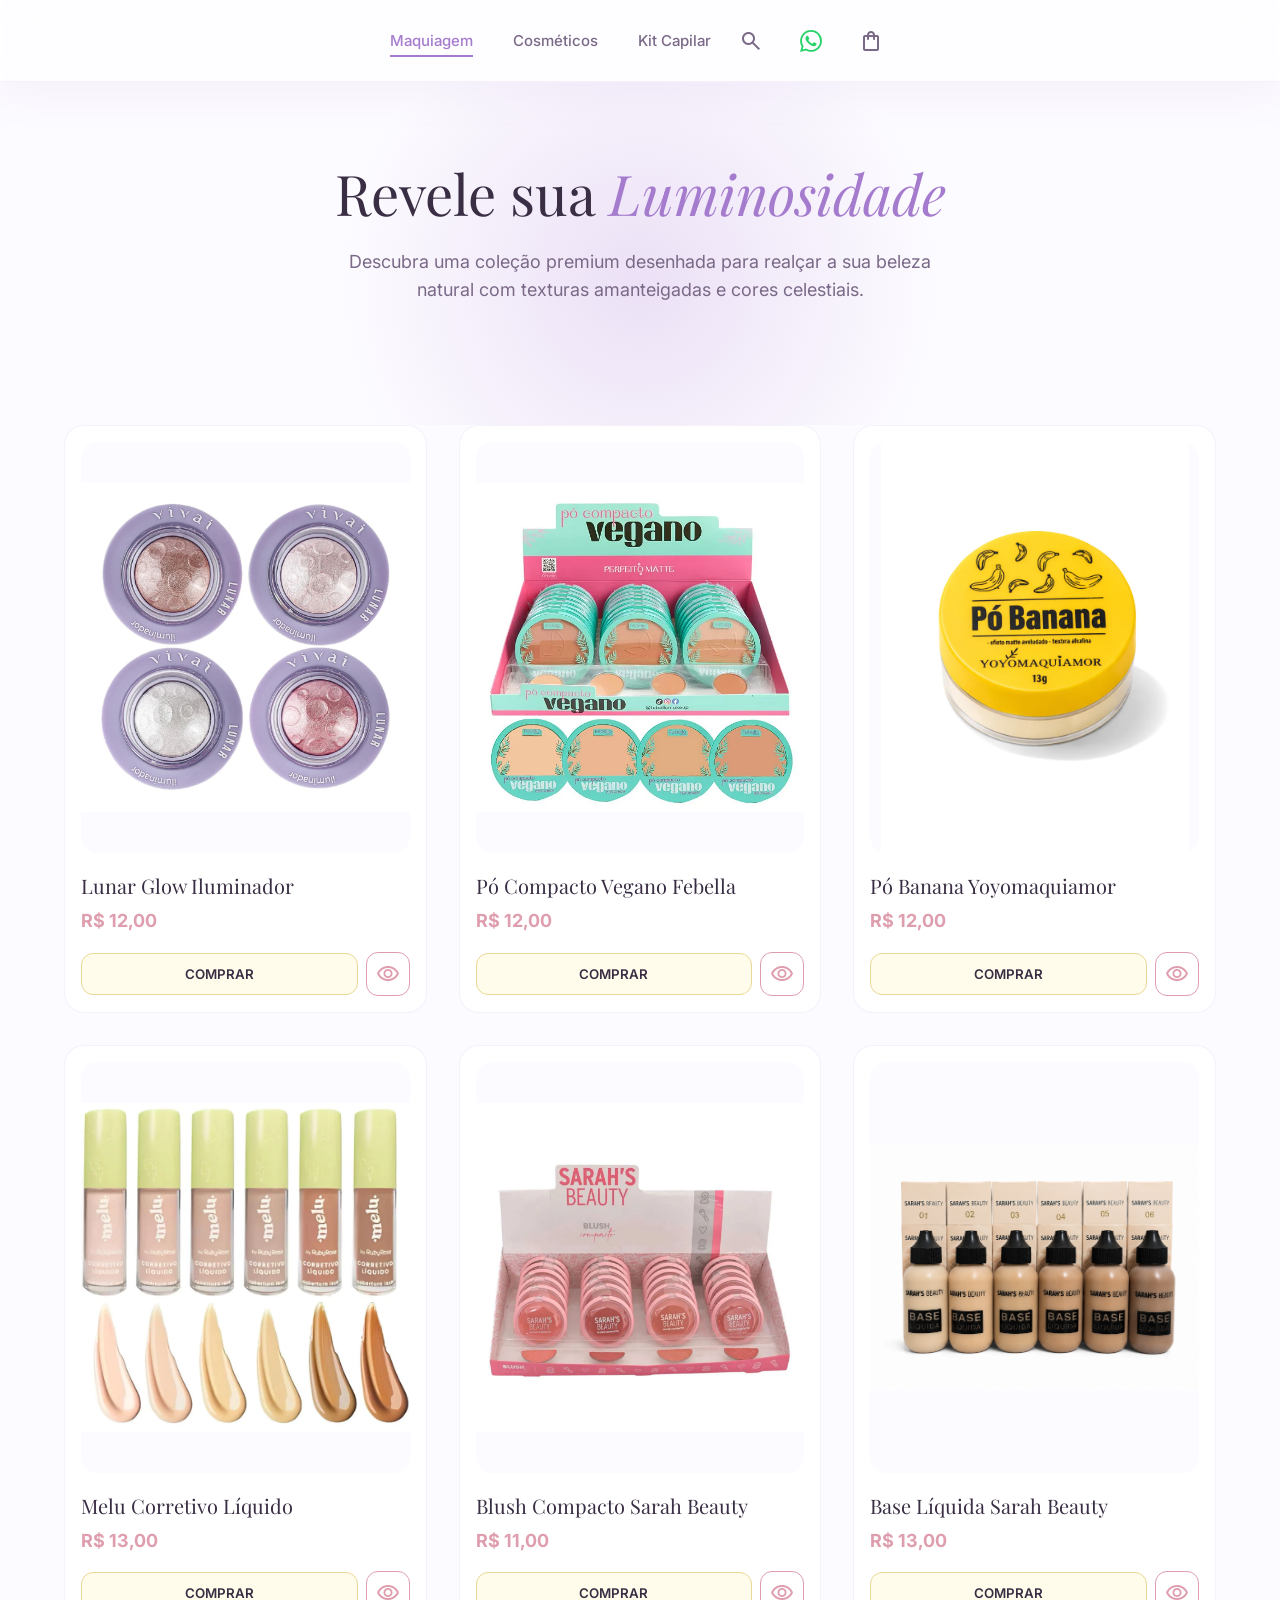
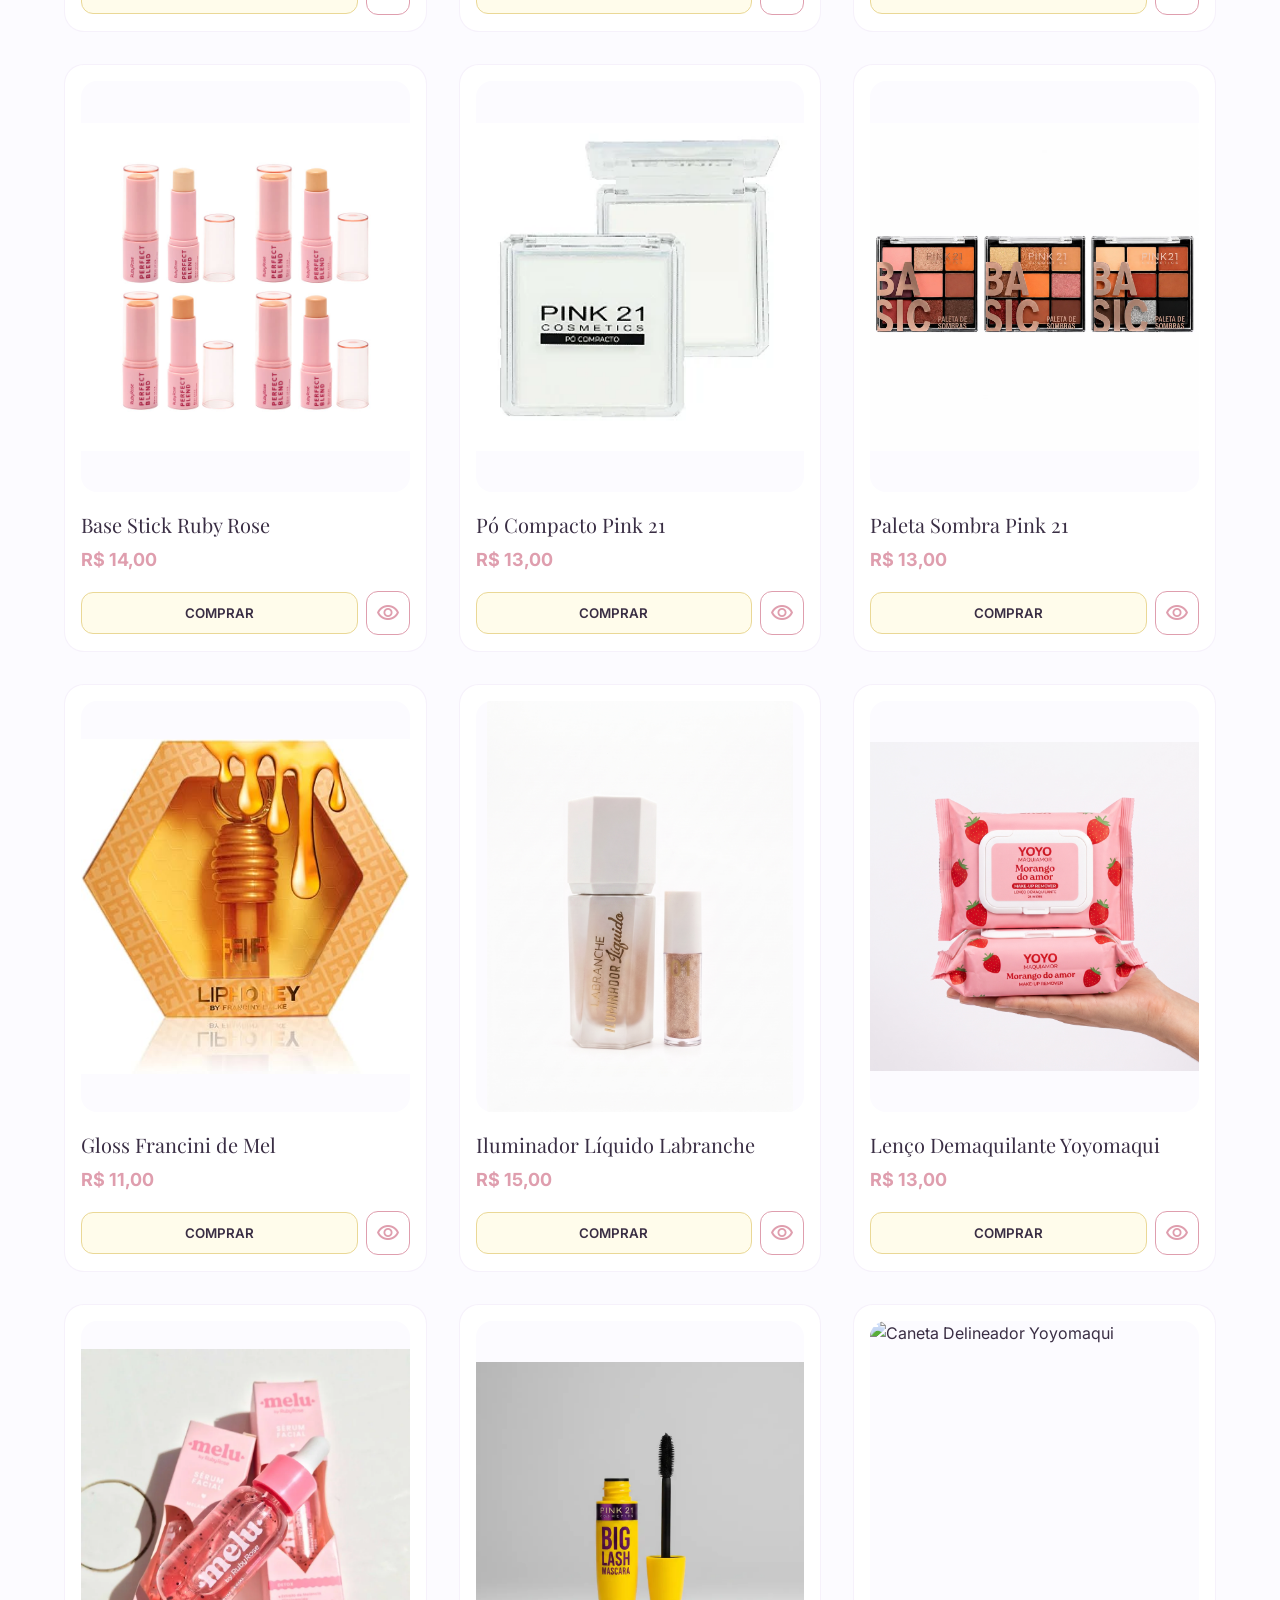
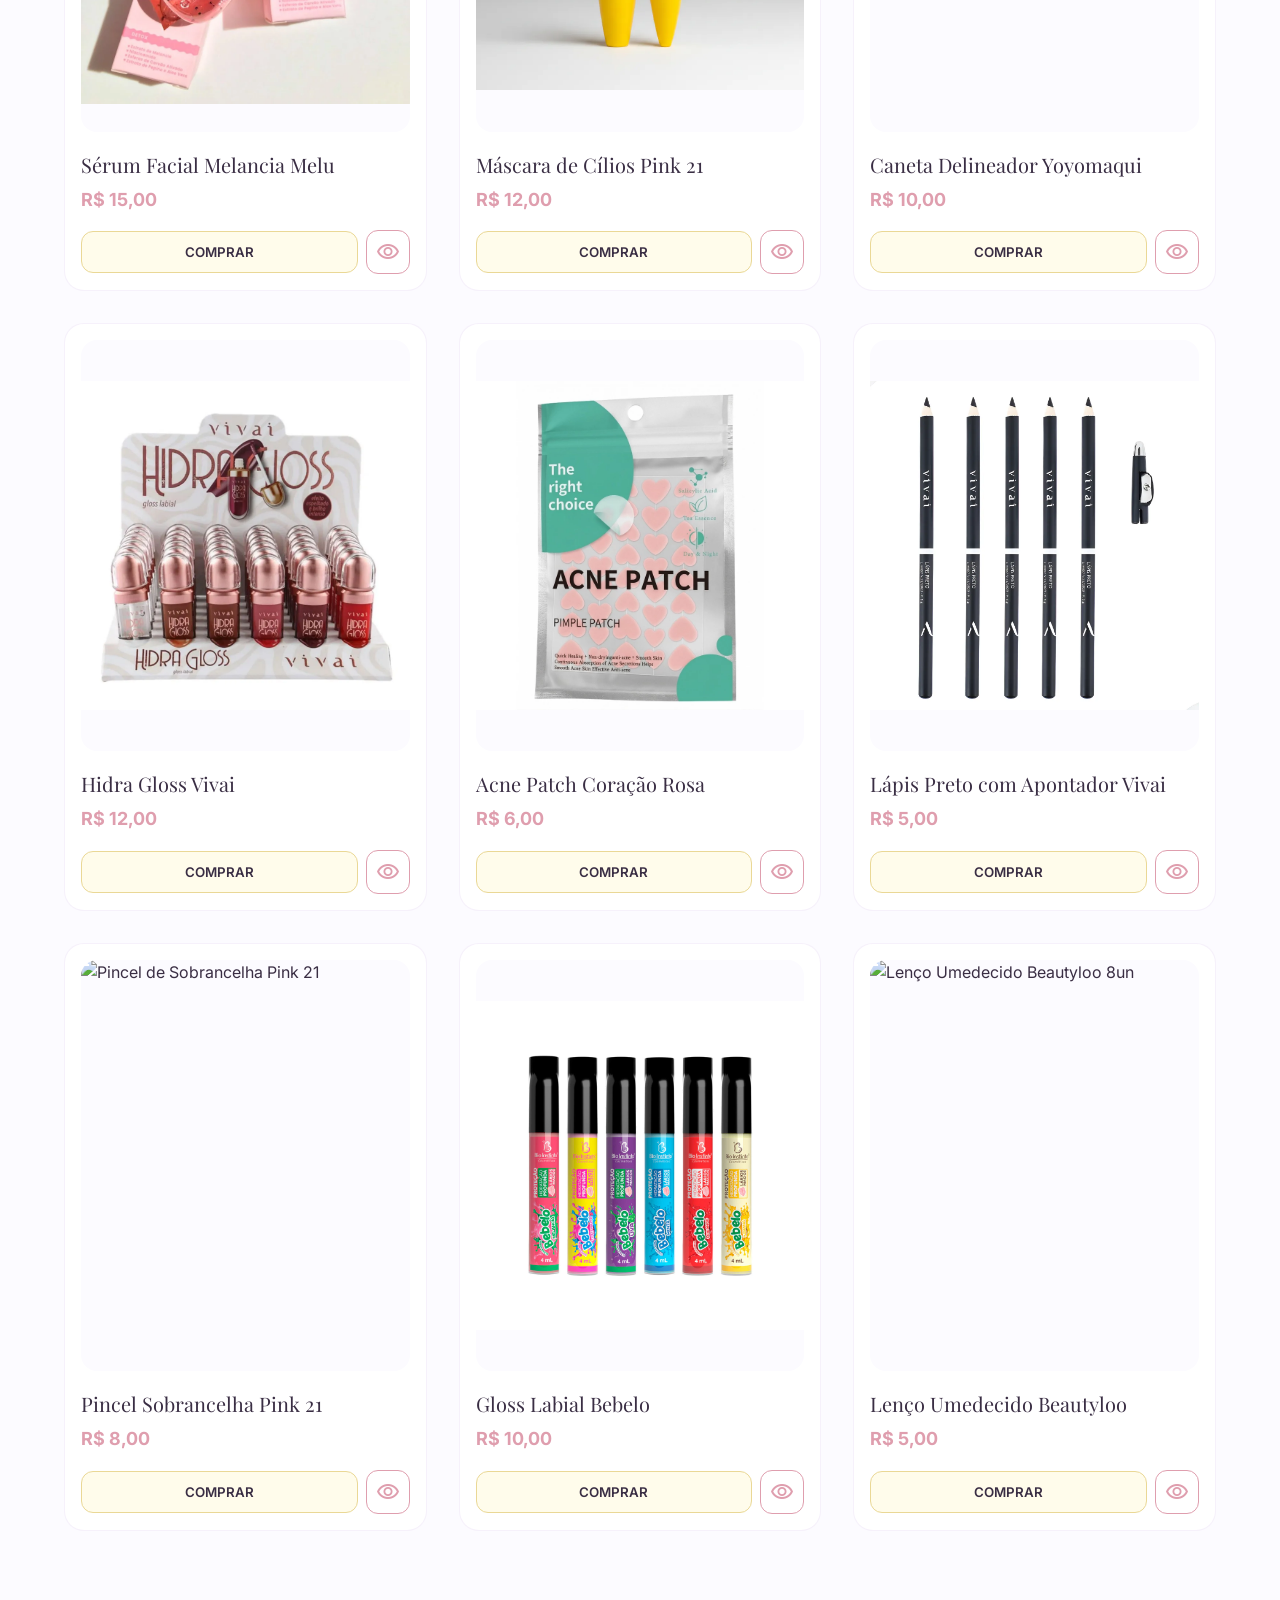
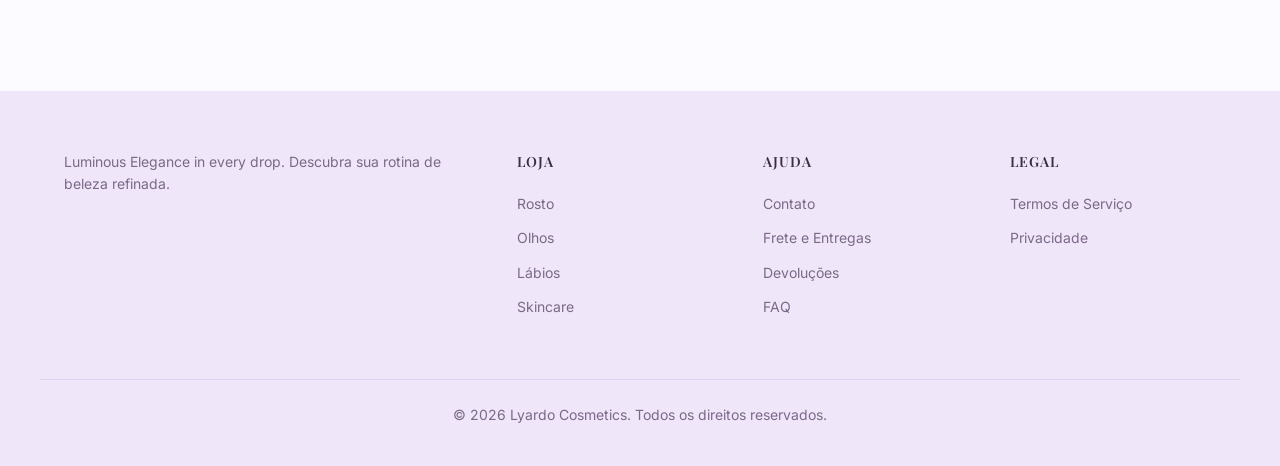
==== commit 5152d55d: "adicionado catalogo completo" ====
--- a/index.html
+++ b/index.html
@@ -173,11 +173,11 @@
                 </div>
 
                 <!-- 6 - Base Líquida Sarah Beauty -->
-                <div class="product-card" data-id="p6" data-name="Base Líquida Sarah Beauty" data-price="13" data-img="https://placehold.co/400x400/f9e8f5/9c5fb5?text=Base+Sarah">
+                <div class="product-card" data-id="p6" data-name="Base Líquida Sarah Beauty" data-price="13" data-img="assets/images/Base Liquida Sarah.png">
                     <div class="product-image-wrap">
                         <button class="fav-btn"><span class="material-symbols-outlined" style="font-variation-settings: 'FILL' 0;">favorite</span></button>
                         <a href="product.html?id=p6" style="display:block;width:100%;height:100%;position:absolute;top:0;left:0;z-index:1;">
-                            <img src="https://placehold.co/400x400/f9e8f5/9c5fb5?text=Base+Sarah" alt="Base Líquida Sarah Beauty" style="width:100%;height:100%;object-fit:contain;">
+                            <img src="assets/images/Base Liquida Sarah.png" alt="Base Líquida Sarah Beauty" style="width:100%;height:100%;object-fit:contain;">
                         </a>
                     </div>
                     <div class="product-info">
@@ -268,12 +268,12 @@
                 </div>
 
                 <!-- 11 - Iluminador Líquido Labranche -->
-                <div class="product-card" data-id="p11" data-name="Iluminador Líquido Labranche" data-price="15" data-img="https://placehold.co/400x400/fffde7/f57f17?text=Iluminador+Liq">
+                <div class="product-card" data-id="p11" data-name="Iluminador Líquido Labranche" data-price="15" data-img="assets/images/Iluminador Liquido Labranche 01.jpeg">
                     <div class="product-image-wrap">
                         <div class="product-badge"><span class="badge badge-yellow">Destaque</span></div>
                         <button class="fav-btn"><span class="material-symbols-outlined" style="font-variation-settings: 'FILL' 0;">favorite</span></button>
                         <a href="product.html?id=p11" style="display:block;width:100%;height:100%;position:absolute;top:0;left:0;z-index:1;">
-                            <img src="https://placehold.co/400x400/fffde7/f57f17?text=Iluminador+Liq" alt="Iluminador Líquido Labranche" style="width:100%;height:100%;object-fit:contain;">
+                            <img src="assets/images/Iluminador Liquido Labranche 01.jpeg" alt="Iluminador Líquido Labranche" style="width:100%;height:100%;object-fit:contain;">
                         </a>
                     </div>
                     <div class="product-info">
@@ -288,11 +288,11 @@
                 </div>
 
                 <!-- 12 - Lenço Demaquilante Morango Yoyomaqui -->
-                <div class="product-card" data-id="p12" data-name="Lenço Demaquilante Morango Yoyomaqui" data-price="13" data-img="https://placehold.co/400x400/fce8e8/e74c3c?text=Len%C3%A7o+Morango">
+                <div class="product-card" data-id="p12" data-name="Lenço Demaquilante Morango Yoyomaqui" data-price="13" data-img="assets/images/Lenco Demaquilante Yoyomaqui.jpeg">
                     <div class="product-image-wrap">
                         <button class="fav-btn"><span class="material-symbols-outlined" style="font-variation-settings: 'FILL' 0;">favorite</span></button>
                         <a href="product.html?id=p12" style="display:block;width:100%;height:100%;position:absolute;top:0;left:0;z-index:1;">
-                            <img src="https://placehold.co/400x400/fce8e8/e74c3c?text=Len%C3%A7o+Morango" alt="Lenço Demaquilante Morango Yoyomaqui" style="width:100%;height:100%;object-fit:contain;">
+                            <img src="assets/images/Lenco Demaquilante Yoyomaqui.jpeg" alt="Lenço Demaquilante Morango Yoyomaqui" style="width:100%;height:100%;object-fit:contain;">
                         </a>
                     </div>
                     <div class="product-info">
@@ -539,3 +539,4 @@
 
 
 
+
